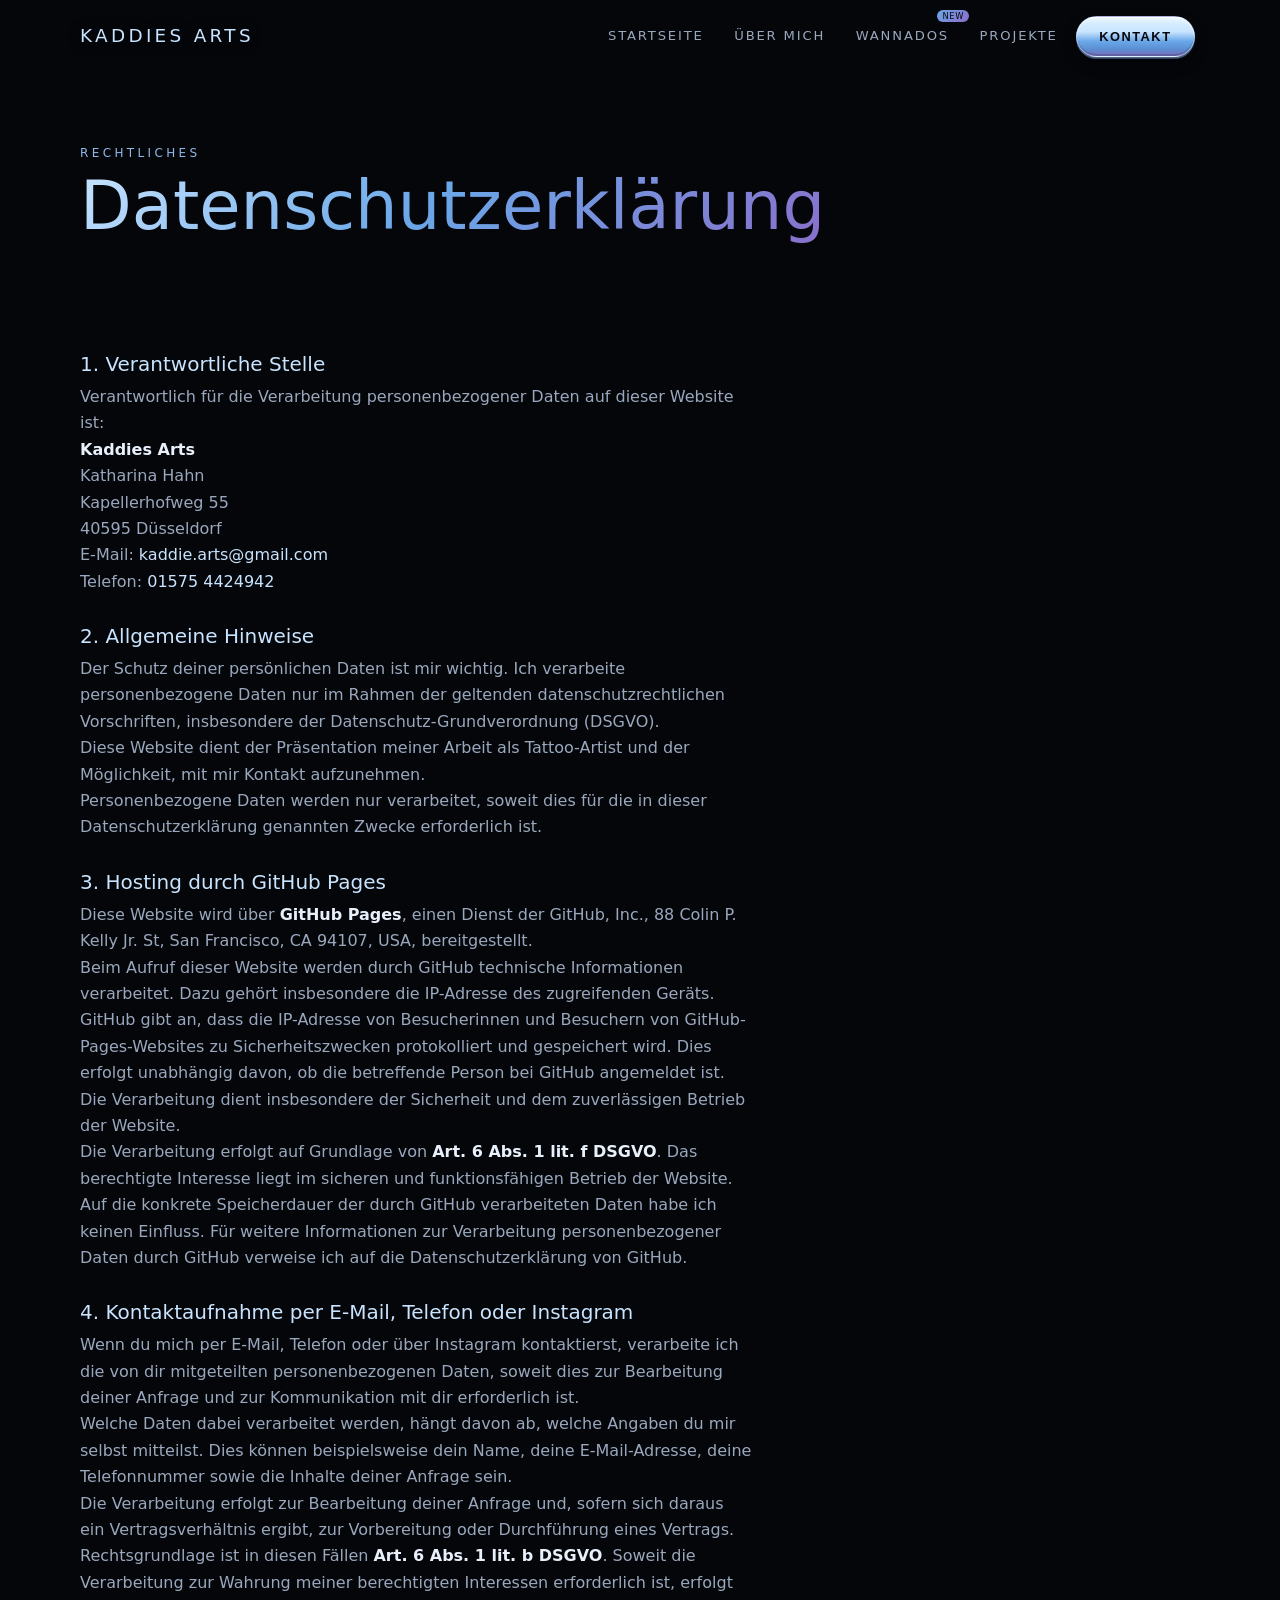
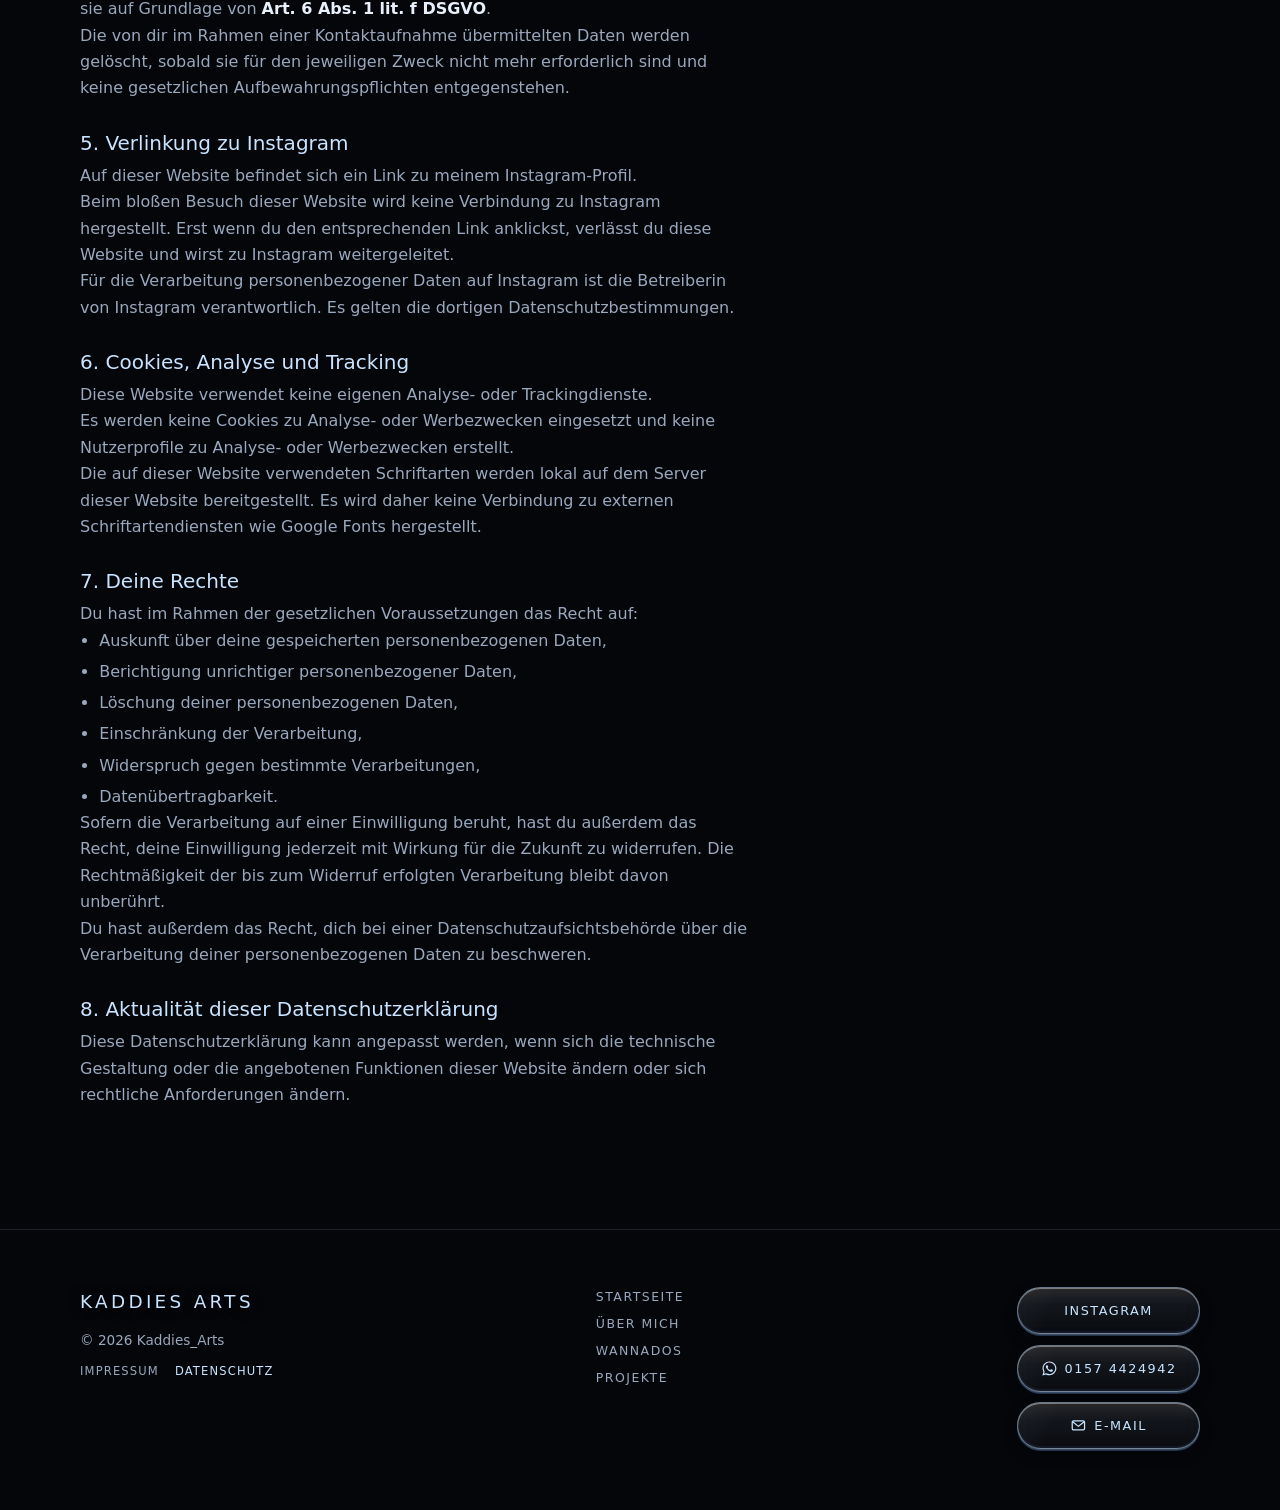
==== datenschutz.html @ 21fced55 "Impressum und Datenschutz ergänzen und Schriften lokal einbinden. Co-authored-by: Cursor <cursoragen" ====
<!DOCTYPE html>
<html lang="de">
  <head>
    <meta charset="UTF-8" />
    <meta name="viewport" content="width=device-width, initial-scale=1.0" />
    <title>Datenschutzerklärung · Kathi</title>
    <link rel="stylesheet" href="css/styles.css" />
  </head>
  <body>
    <header class="site-header">
      <nav class="nav" aria-label="Hauptnavigation">
        <a class="logo" href="index.html">Kaddies Arts</a>
        <button class="nav-toggle" type="button" aria-expanded="false" aria-controls="nav-links" aria-label="Menü">
          <span class="nav-burger" aria-hidden="true"></span>
        </button>
        <ul class="nav-links" id="nav-links">
          <li><a href="index.html">Startseite</a></li>
          <li><a href="ueber-mich.html">Über mich</a></li>
          <li><a class="nav-wannado" href="wannados.html">Wannados<span class="nav-new">NEW</span></a></li>
          <li><a href="projekte.html">Projekte</a></li>
          <li class="nav-contact">
            <button
              class="btn btn-primary nav-contact-btn"
              type="button"
              aria-expanded="false"
              aria-controls="nav-contact-panel"
            >
              Kontakt
            </button>
            <div class="nav-contact-panel" id="nav-contact-panel" hidden>
              <a href="https://www.instagram.com/kaddies_arts/" target="_blank" rel="noopener noreferrer">
                <svg class="nav-contact-icon" viewBox="0 0 24 24" fill="none" aria-hidden="true">
                  <rect x="3" y="3" width="18" height="18" rx="5" stroke="currentColor" stroke-width="1.8" />
                  <circle cx="12" cy="12" r="4" stroke="currentColor" stroke-width="1.8" />
                  <circle cx="17.35" cy="6.65" r="1.15" fill="currentColor" />
                </svg>
                @kaddies_arts
              </a>
              <a href="tel:+491574424942">
                <svg class="nav-contact-icon" viewBox="0 0 24 24" aria-hidden="true">
                  <path fill="currentColor" d="M19.05 4.91A9.8 9.8 0 0 0 12.04 2C6.58 2 2.13 6.45 2.13 11.91c0 1.75.46 3.45 1.32 4.95L2 22l5.25-1.38a9.87 9.87 0 0 0 4.79 1.22h.01c5.46 0 9.91-4.45 9.91-9.91 0-2.65-1.03-5.14-2.91-7.02Zm-7.01 15.24h-.01a8.2 8.2 0 0 1-4.18-1.15l-.3-.18-3.12.82.83-3.04-.2-.31a8.18 8.18 0 0 1-1.26-4.38c0-4.54 3.7-8.24 8.25-8.24a8.2 8.2 0 0 1 5.82 2.41 8.18 8.18 0 0 1 2.41 5.83c0 4.54-3.7 8.24-8.24 8.24Zm4.52-6.16c-.25-.12-1.47-.72-1.7-.81-.23-.08-.39-.12-.56.12-.17.25-.64.81-.78.97-.14.17-.29.19-.54.06-.25-.12-1.05-.39-2-1.23-.74-.66-1.23-1.47-1.38-1.72-.14-.25-.02-.38.11-.51.11-.11.25-.29.37-.43.13-.14.17-.25.25-.41.08-.17.04-.31-.02-.43-.06-.12-.56-1.34-.76-1.84-.2-.48-.4-.42-.56-.42h-.48c-.17 0-.43.06-.66.31-.23.25-.87.85-.87 2.07 0 1.22.89 2.4 1.01 2.56.12.17 1.75 2.67 4.23 3.74 1.76.76 2.12.83 2.87.7.46-.08 1.47-.6 1.67-1.18.21-.58.21-1.07.14-1.18-.06-.1-.23-.17-.48-.29Z"/>
                </svg>
                0157 4424942
              </a>
              <a href="mailto:kaddie.arts@gmail.com">
                <svg class="nav-contact-icon" viewBox="0 0 24 24" fill="none" aria-hidden="true">
                  <rect x="3.2" y="5.5" width="17.6" height="13" rx="2" stroke="currentColor" stroke-width="1.8" />
                  <path d="m4.2 7.2 7.8 6.2 7.8-6.2" stroke="currentColor" stroke-width="1.8" stroke-linecap="round" stroke-linejoin="round" />
                </svg>
                kaddie.arts@gmail.com
              </a>
            </div>
          </li>
        </ul>
      </nav>
    </header>

    <main>
      <section class="page-hero wrap">
        <p class="eyebrow">Rechtliches</p>
        <h1>Datenschutzerklärung</h1>
      </section>

      <section class="section wrap">
        <div class="legal">
          <div>
            <h2>1. Verantwortliche Stelle</h2>
            <p>Verantwortlich für die Verarbeitung personenbezogener Daten auf dieser Website ist:</p>
            <p>
              <strong>Kaddies Arts</strong><br />
              Katharina Hahn<br />
              Kapellerhofweg 55<br />
              40595 Düsseldorf
            </p>
            <p>
              E-Mail:
              <a href="mailto:kaddie.arts@gmail.com">kaddie.arts@gmail.com</a><br />
              Telefon:
              <a href="tel:+4915754424942">01575 4424942</a>
            </p>
          </div>
          <div>
            <h2>2. Allgemeine Hinweise</h2>
            <p>
              Der Schutz deiner persönlichen Daten ist mir wichtig. Ich verarbeite
              personenbezogene Daten nur im Rahmen der geltenden datenschutzrechtlichen
              Vorschriften, insbesondere der Datenschutz-Grundverordnung (DSGVO).
            </p>
            <p>
              Diese Website dient der Präsentation meiner Arbeit als Tattoo-Artist und
              der Möglichkeit, mit mir Kontakt aufzunehmen.
            </p>
            <p>
              Personenbezogene Daten werden nur verarbeitet, soweit dies für die in
              dieser Datenschutzerklärung genannten Zwecke erforderlich ist.
            </p>
          </div>
          <div>
            <h2>3. Hosting durch GitHub Pages</h2>
            <p>
              Diese Website wird über <strong>GitHub Pages</strong>, einen Dienst der
              GitHub, Inc., 88 Colin P. Kelly Jr. St, San Francisco, CA 94107, USA,
              bereitgestellt.
            </p>
            <p>
              Beim Aufruf dieser Website werden durch GitHub technische Informationen
              verarbeitet. Dazu gehört insbesondere die IP-Adresse des zugreifenden
              Geräts. GitHub gibt an, dass die IP-Adresse von Besucherinnen und
              Besuchern von GitHub-Pages-Websites zu Sicherheitszwecken protokolliert
              und gespeichert wird. Dies erfolgt unabhängig davon, ob die betreffende
              Person bei GitHub angemeldet ist.
            </p>
            <p>
              Die Verarbeitung dient insbesondere der Sicherheit und dem zuverlässigen
              Betrieb der Website.
            </p>
            <p>
              Die Verarbeitung erfolgt auf Grundlage von
              <strong>Art. 6 Abs. 1 lit. f DSGVO</strong>. Das berechtigte Interesse
              liegt im sicheren und funktionsfähigen Betrieb der Website.
            </p>
            <p>
              Auf die konkrete Speicherdauer der durch GitHub verarbeiteten Daten habe
              ich keinen Einfluss. Für weitere Informationen zur Verarbeitung
              personenbezogener Daten durch GitHub verweise ich auf die
              Datenschutzerklärung von GitHub.
            </p>
          </div>
          <div>
            <h2>4. Kontaktaufnahme per E-Mail, Telefon oder Instagram</h2>
            <p>
              Wenn du mich per E-Mail, Telefon oder über Instagram kontaktierst,
              verarbeite ich die von dir mitgeteilten personenbezogenen Daten, soweit
              dies zur Bearbeitung deiner Anfrage und zur Kommunikation mit dir
              erforderlich ist.
            </p>
            <p>
              Welche Daten dabei verarbeitet werden, hängt davon ab, welche Angaben du
              mir selbst mitteilst. Dies können beispielsweise dein Name, deine
              E-Mail-Adresse, deine Telefonnummer sowie die Inhalte deiner Anfrage
              sein.
            </p>
            <p>
              Die Verarbeitung erfolgt zur Bearbeitung deiner Anfrage und, sofern sich
              daraus ein Vertragsverhältnis ergibt, zur Vorbereitung oder Durchführung
              eines Vertrags. Rechtsgrundlage ist in diesen Fällen
              <strong>Art. 6 Abs. 1 lit. b DSGVO</strong>. Soweit die Verarbeitung zur
              Wahrung meiner berechtigten Interessen erforderlich ist, erfolgt sie auf
              Grundlage von <strong>Art. 6 Abs. 1 lit. f DSGVO</strong>.
            </p>
            <p>
              Die von dir im Rahmen einer Kontaktaufnahme übermittelten Daten werden
              gelöscht, sobald sie für den jeweiligen Zweck nicht mehr erforderlich
              sind und keine gesetzlichen Aufbewahrungspflichten entgegenstehen.
            </p>
          </div>
          <div>
            <h2>5. Verlinkung zu Instagram</h2>
            <p>
              Auf dieser Website befindet sich ein Link zu meinem Instagram-Profil.
            </p>
            <p>
              Beim bloßen Besuch dieser Website wird keine Verbindung zu Instagram
              hergestellt. Erst wenn du den entsprechenden Link anklickst, verlässt du
              diese Website und wirst zu Instagram weitergeleitet.
            </p>
            <p>
              Für die Verarbeitung personenbezogener Daten auf Instagram ist die
              Betreiberin von Instagram verantwortlich. Es gelten die dortigen
              Datenschutzbestimmungen.
            </p>
          </div>
          <div>
            <h2>6. Cookies, Analyse und Tracking</h2>
            <p>Diese Website verwendet keine eigenen Analyse- oder Trackingdienste.</p>
            <p>
              Es werden keine Cookies zu Analyse- oder Werbezwecken eingesetzt und
              keine Nutzerprofile zu Analyse- oder Werbezwecken erstellt.
            </p>
            <p>
              Die auf dieser Website verwendeten Schriftarten werden lokal auf dem
              Server dieser Website bereitgestellt. Es wird daher keine Verbindung zu
              externen Schriftartendiensten wie Google Fonts hergestellt.
            </p>
          </div>
          <div>
            <h2>7. Deine Rechte</h2>
            <p>Du hast im Rahmen der gesetzlichen Voraussetzungen das Recht auf:</p>
            <ul>
              <li>Auskunft über deine gespeicherten personenbezogenen Daten,</li>
              <li>Berichtigung unrichtiger personenbezogener Daten,</li>
              <li>Löschung deiner personenbezogenen Daten,</li>
              <li>Einschränkung der Verarbeitung,</li>
              <li>Widerspruch gegen bestimmte Verarbeitungen,</li>
              <li>Datenübertragbarkeit.</li>
            </ul>
            <p>
              Sofern die Verarbeitung auf einer Einwilligung beruht, hast du außerdem
              das Recht, deine Einwilligung jederzeit mit Wirkung für die Zukunft zu
              widerrufen. Die Rechtmäßigkeit der bis zum Widerruf erfolgten
              Verarbeitung bleibt davon unberührt.
            </p>
            <p>
              Du hast außerdem das Recht, dich bei einer Datenschutzaufsichtsbehörde
              über die Verarbeitung deiner personenbezogenen Daten zu beschweren.
            </p>
          </div>
          <div>
            <h2>8. Aktualität dieser Datenschutzerklärung</h2>
            <p>
              Diese Datenschutzerklärung kann angepasst werden, wenn sich die
              technische Gestaltung oder die angebotenen Funktionen dieser Website
              ändern oder sich rechtliche Anforderungen ändern.
            </p>
          </div>
        </div>
      </section>
    </main>

    <footer class="site-footer">
      <div class="wrap footer-inner">
        <div class="footer-brand">
          <p class="logo">Kaddies Arts</p>
          <p class="footer-copy">© <span data-year></span> Kaddies_Arts</p>
          <nav class="footer-legal" aria-label="Rechtliches">
            <a href="impressum.html">Impressum</a>
            <a href="datenschutz.html" aria-current="page">Datenschutz</a>
          </nav>
        </div>
        <nav class="footer-nav" aria-label="Fußzeilennavigation">
          <a href="index.html">Startseite</a>
          <a href="ueber-mich.html">Über mich</a>
          <a href="wannados.html">Wannados</a>
          <a href="projekte.html">Projekte</a>
        </nav>
        <div class="footer-contact">
          <div class="footer-actions">
            <a
              class="btn btn-ghost"
              href="https://www.instagram.com/kaddies_arts/"
              target="_blank"
              rel="noopener noreferrer"
            >
              Instagram
            </a>
            <a class="btn btn-ghost" href="tel:+491574424942">
              <svg class="nav-contact-icon" viewBox="0 0 24 24" aria-hidden="true">
                <path fill="currentColor" d="M19.05 4.91A9.8 9.8 0 0 0 12.04 2C6.58 2 2.13 6.45 2.13 11.91c0 1.75.46 3.45 1.32 4.95L2 22l5.25-1.38a9.87 9.87 0 0 0 4.79 1.22h.01c5.46 0 9.91-4.45 9.91-9.91 0-2.65-1.03-5.14-2.91-7.02Zm-7.01 15.24h-.01a8.2 8.2 0 0 1-4.18-1.15l-.3-.18-3.12.82.83-3.04-.2-.31a8.18 8.18 0 0 1-1.26-4.38c0-4.54 3.7-8.24 8.25-8.24a8.2 8.2 0 0 1 5.82 2.41 8.18 8.18 0 0 1 2.41 5.83c0 4.54-3.7 8.24-8.24 8.24Zm4.52-6.16c-.25-.12-1.47-.72-1.7-.81-.23-.08-.39-.12-.56.12-.17.25-.64.81-.78.97-.14.17-.29.19-.54.06-.25-.12-1.05-.39-2-1.23-.74-.66-1.23-1.47-1.38-1.72-.14-.25-.02-.38.11-.51.11-.11.25-.29.37-.43.13-.14.17-.25.25-.41.08-.17.04-.31-.02-.43-.06-.12-.56-1.34-.76-1.84-.2-.48-.4-.42-.56-.42h-.48c-.17 0-.43.06-.66.31-.23.25-.87.85-.87 2.07 0 1.22.89 2.4 1.01 2.56.12.17 1.75 2.67 4.23 3.74 1.76.76 2.12.83 2.87.7.46-.08 1.47-.6 1.67-1.18.21-.58.21-1.07.14-1.18-.06-.1-.23-.17-.48-.29Z"/>
              </svg>
              0157 4424942
            </a>
            <a class="btn btn-ghost" href="mailto:kaddie.arts@gmail.com">
              <svg class="nav-contact-icon" viewBox="0 0 24 24" fill="none" aria-hidden="true">
                <rect x="3.2" y="5.5" width="17.6" height="13" rx="2" stroke="currentColor" stroke-width="1.8" />
                <path d="m4.2 7.2 7.8 6.2 7.8-6.2" stroke="currentColor" stroke-width="1.8" stroke-linecap="round" stroke-linejoin="round" />
              </svg>
              E-Mail
            </a>
          </div>
        </div>
      </div>
    </footer>
    <script src="js/main.js"></script>
  </body>
</html>
---- css/styles.css ----
@font-face {
  font-family: "Audiowide";
  font-style: normal;
  font-weight: 400;
  font-display: swap;
  src: url("../fonts/audiowide-latin-ext-400.woff2") format("woff2");
  unicode-range: U+0100-02BA, U+02BD-02C5, U+02C7-02CC, U+02CE-02D7, U+02DD-02FF, U+0304, U+0308, U+0329, U+1D00-1DBF, U+1E00-1E9F, U+1EF2-1EFF, U+2020, U+20A0-20AB, U+20AD-20C0, U+2113, U+2C60-2C7F, U+A720-A7FF;
}

@font-face {
  font-family: "Audiowide";
  font-style: normal;
  font-weight: 400;
  font-display: swap;
  src: url("../fonts/audiowide-latin-400.woff2") format("woff2");
  unicode-range: U+0000-00FF, U+0131, U+0152-0153, U+02BB-02BC, U+02C6, U+02DA, U+02DC, U+0304, U+0308, U+0329, U+2000-206F, U+20AC, U+2122, U+2191, U+2193, U+2212, U+2215, U+FEFF, U+FFFD;
}

@font-face {
  font-family: "Give You Glory";
  font-style: normal;
  font-weight: 400;
  font-display: swap;
  src: url("../fonts/give-you-glory-latin-ext-400.woff2") format("woff2");
  unicode-range: U+0100-02BA, U+02BD-02C5, U+02C7-02CC, U+02CE-02D7, U+02DD-02FF, U+0304, U+0308, U+0329, U+1D00-1DBF, U+1E00-1E9F, U+1EF2-1EFF, U+2020, U+20A0-20AB, U+20AD-20C0, U+2113, U+2C60-2C7F, U+A720-A7FF;
}

@font-face {
  font-family: "Give You Glory";
  font-style: normal;
  font-weight: 400;
  font-display: swap;
  src: url("../fonts/give-you-glory-latin-400.woff2") format("woff2");
  unicode-range: U+0000-00FF, U+0131, U+0152-0153, U+02BB-02BC, U+02C6, U+02DA, U+02DC, U+0304, U+0308, U+0329, U+2000-206F, U+20AC, U+2122, U+2191, U+2193, U+2212, U+2215, U+FEFF, U+FFFD;
}

@font-face {
  font-family: "Outfit";
  font-style: normal;
  font-weight: 300;
  font-display: swap;
  src: url("../fonts/outfit-latin-ext-300.woff2") format("woff2");
  unicode-range: U+0100-02BA, U+02BD-02C5, U+02C7-02CC, U+02CE-02D7, U+02DD-02FF, U+0304, U+0308, U+0329, U+1D00-1DBF, U+1E00-1E9F, U+1EF2-1EFF, U+2020, U+20A0-20AB, U+20AD-20C0, U+2113, U+2C60-2C7F, U+A720-A7FF;
}

@font-face {
  font-family: "Outfit";
  font-style: normal;
  font-weight: 300;
  font-display: swap;
  src: url("../fonts/outfit-latin-300.woff2") format("woff2");
  unicode-range: U+0000-00FF, U+0131, U+0152-0153, U+02BB-02BC, U+02C6, U+02DA, U+02DC, U+0304, U+0308, U+0329, U+2000-206F, U+20AC, U+2122, U+2191, U+2193, U+2212, U+2215, U+FEFF, U+FFFD;
}

@font-face {
  font-family: "Outfit";
  font-style: normal;
  font-weight: 400;
  font-display: swap;
  src: url("../fonts/outfit-latin-ext-400.woff2") format("woff2");
  unicode-range: U+0100-02BA, U+02BD-02C5, U+02C7-02CC, U+02CE-02D7, U+02DD-02FF, U+0304, U+0308, U+0329, U+1D00-1DBF, U+1E00-1E9F, U+1EF2-1EFF, U+2020, U+20A0-20AB, U+20AD-20C0, U+2113, U+2C60-2C7F, U+A720-A7FF;
}

@font-face {
  font-family: "Outfit";
  font-style: normal;
  font-weight: 400;
  font-display: swap;
  src: url("../fonts/outfit-latin-400.woff2") format("woff2");
  unicode-range: U+0000-00FF, U+0131, U+0152-0153, U+02BB-02BC, U+02C6, U+02DA, U+02DC, U+0304, U+0308, U+0329, U+2000-206F, U+20AC, U+2122, U+2191, U+2193, U+2212, U+2215, U+FEFF, U+FFFD;
}

@font-face {
  font-family: "Outfit";
  font-style: normal;
  font-weight: 500;
  font-display: swap;
  src: url("../fonts/outfit-latin-ext-500.woff2") format("woff2");
  unicode-range: U+0100-02BA, U+02BD-02C5, U+02C7-02CC, U+02CE-02D7, U+02DD-02FF, U+0304, U+0308, U+0329, U+1D00-1DBF, U+1E00-1E9F, U+1EF2-1EFF, U+2020, U+20A0-20AB, U+20AD-20C0, U+2113, U+2C60-2C7F, U+A720-A7FF;
}

@font-face {
  font-family: "Outfit";
  font-style: normal;
  font-weight: 500;
  font-display: swap;
  src: url("../fonts/outfit-latin-500.woff2") format("woff2");
  unicode-range: U+0000-00FF, U+0131, U+0152-0153, U+02BB-02BC, U+02C6, U+02DA, U+02DC, U+0304, U+0308, U+0329, U+2000-206F, U+20AC, U+2122, U+2191, U+2193, U+2212, U+2215, U+FEFF, U+FFFD;
}

@font-face {
  font-family: "Outfit";
  font-style: normal;
  font-weight: 600;
  font-display: swap;
  src: url("../fonts/outfit-latin-ext-600.woff2") format("woff2");
  unicode-range: U+0100-02BA, U+02BD-02C5, U+02C7-02CC, U+02CE-02D7, U+02DD-02FF, U+0304, U+0308, U+0329, U+1D00-1DBF, U+1E00-1E9F, U+1EF2-1EFF, U+2020, U+20A0-20AB, U+20AD-20C0, U+2113, U+2C60-2C7F, U+A720-A7FF;
}

@font-face {
  font-family: "Outfit";
  font-style: normal;
  font-weight: 600;
  font-display: swap;
  src: url("../fonts/outfit-latin-600.woff2") format("woff2");
  unicode-range: U+0000-00FF, U+0131, U+0152-0153, U+02BB-02BC, U+02C6, U+02DA, U+02DC, U+0304, U+0308, U+0329, U+2000-206F, U+20AC, U+2122, U+2191, U+2193, U+2212, U+2215, U+FEFF, U+FFFD;
}

:root {
  --black: #05060a;
  --black-soft: #0c0e16;
  --black-elevated: #12151f;
  --ice: #c8e4ff;
  --ice-muted: #8fb8e8;
  --blue: #6aa8e8;
  --violet: #8b6cc9;
  --violet-deep: #5c3d9e;
  --violet-glow: rgba(139, 108, 201, 0.35);
  --ice-glow: rgba(200, 228, 255, 0.18);
  --text: #e8f0fb;
  --text-muted: #9aa8bd;
  --border: rgba(200, 228, 255, 0.12);
  --metal-hi: #f4f7fb;
  --metal-mid: #b7bfc8;
  --metal-low: #6e767f;
  --font-display: "Give You Glory", cursive;
  --font-heading: "Audiowide", system-ui, sans-serif;
  --font-body: "Outfit", system-ui, sans-serif;
  --max: 1120px;
  --nav-h: 4.5rem;
  /* Breakpoints: Mobil < 513px | Tablet 513–948px | Desktop ≥ 949px | Navi-Burger ≤ 802px */
  --bp-mobile: 513px;
  --bp-desktop: 949px;
  --bp-nav: 802px;
}

*,
*::before,
*::after {
  box-sizing: border-box;
  margin: 0;
  padding: 0;
}

html {
  scroll-behavior: smooth;
}

body {
  position: relative;
  font-family: var(--font-body);
  background: var(--black);
  color: var(--text);
  line-height: 1.65;
  min-height: 100vh;
  overflow-x: hidden;
}

.ink-bg {
  position: absolute;
  top: 0;
  left: 0;
  right: 0;
  height: 118vh;
  z-index: 0;
  overflow: hidden;
  pointer-events: none;
  -webkit-mask-image: linear-gradient(180deg, #000 0%, #000 52%, transparent 100%);
  mask-image: linear-gradient(180deg, #000 0%, #000 52%, transparent 100%);
}

.ink-bg video {
  width: 100%;
  height: 100%;
  object-fit: cover;
  object-position: center top;
  opacity: 0.38;
}

@media (prefers-reduced-motion: reduce) {
  .ink-bg video {
    display: none;
  }
}

img {
  max-width: 100%;
  display: block;
}

a {
  color: inherit;
  text-decoration: none;
}

.wrap {
  width: min(var(--max), calc(100% - 2.5rem));
  margin-inline: auto;
}

.site-header {
  position: sticky;
  top: 0;
  z-index: 40;
  height: var(--nav-h);
  display: flex;
  align-items: center;
  background: transparent;
  overflow: visible;
}

.nav {
  display: flex;
  align-items: center;
  justify-content: space-between;
  width: min(var(--max), calc(100% - 2.5rem));
  margin-inline: auto;
}

.logo {
  font-family: var(--font-body);
  font-size: 1.15rem;
  letter-spacing: 0.18em;
  text-transform: uppercase;
  color: var(--ice);
  text-shadow: 0 1px 12px rgba(0, 0, 0, 0.7);
}

.logo span {
  color: var(--violet);
}

.nav-links {
  position: relative;
  display: flex;
  align-items: center;
  gap: 0.35rem;
  list-style: none;
  padding: 0.28rem 0.32rem 0.28rem 0.55rem;
  background: var(--black);
  border-radius: 2.5rem;
}

.nav-links > li:not(.nav-indicator) {
  position: relative;
  z-index: 1;
}

.nav-links > .nav-indicator {
  position: absolute;
  top: 0;
  left: 0;
  z-index: 0;
  margin: 0;
  padding: 0;
  list-style: none;
  pointer-events: none;
  opacity: 0;
  border-radius: 2.5rem;
  border: 1px solid rgba(200, 228, 255, 0.5);
  box-shadow:
    inset 0 1px 0 rgba(255, 255, 255, 0.38),
    inset 0 -2px 0 rgba(40, 55, 90, 0.32),
    0 1px 0 rgba(200, 228, 255, 0.14),
    0 4px 10px rgba(0, 0, 0, 0.28),
    0 2px 0 rgba(61, 90, 134, 0.7);
}

.nav-links > .nav-indicator.is-ready {
  opacity: 1;
}

.nav-links a {
  font-size: 0.82rem;
  letter-spacing: 0.14em;
  text-transform: uppercase;
  color: var(--text-muted);
  position: relative;
  display: inline-flex;
  align-items: center;
  padding: 0.42rem 0.72rem;
  border-radius: 2.5rem;
  transform: scale(1);
  transform-origin: center;
  transition: color 0.2s ease, font-size 0.3s ease, transform 0.3s ease, border-color 0.2s ease, box-shadow 0.2s ease;
}

.nav-links > li > a {
  border: 1px solid transparent;
}

.nav-links a:hover {
  color: var(--ice);
}

.nav-links > li > a[aria-current="page"] {
  color: var(--ice);
  font-weight: 500;
}

.nav-wannado {
  display: inline-block;
}

.nav-new {
  position: absolute;
  top: -0.55rem;
  right: -0.55rem;
  padding: 0.12rem 0.32rem;
  font-size: 0.52rem;
  letter-spacing: 0.08em;
  line-height: 1;
  white-space: nowrap;
  border-radius: 999px;
  color: #07080d;
  background: linear-gradient(135deg, var(--blue), var(--violet));
}

.nav-contact {
  position: relative;
}

.nav-contact-btn {
  cursor: pointer;
}

.nav-contact-btn:hover,
.nav-contact-btn[aria-expanded="true"] {
  transform: translateY(-1px);
}

.nav-contact-panel {
  position: absolute;
  top: calc(100% + 0.85rem);
  right: 0;
  min-width: 16.5rem;
  display: grid;
  gap: 0.55rem;
  padding: 1rem 1.1rem;
  background: var(--black-elevated);
  border: 1px solid var(--border);
  box-shadow: 0 16px 40px rgba(0, 0, 0, 0.45);
  z-index: 50;
}

.nav-contact-panel[hidden] {
  display: none;
}

.nav-contact-panel a {
  display: inline-flex;
  align-items: center;
  gap: 0.5rem;
  text-transform: none;
  letter-spacing: 0.02em;
  font-size: 0.88rem;
  padding-bottom: 0;
  color: var(--text);
}

.nav-contact-icon {
  width: 1.05rem;
  height: 1.05rem;
  flex-shrink: 0;
}

.nav-contact-panel a:hover {
  color: var(--ice);
}

.nav-toggle {
  display: none;
  place-items: center;
  background: none;
  border: 0;
  color: var(--ice);
  width: 2.5rem;
  height: 2.5rem;
  cursor: pointer;
}

.nav-burger,
.nav-burger::before,
.nav-burger::after {
  display: block;
  width: 1.15rem;
  height: 1.6px;
  background: currentColor;
  border-radius: 99px;
  transition: transform 0.2s ease, opacity 0.2s ease;
}

.nav-burger {
  position: relative;
}

.nav-burger::before,
.nav-burger::after {
  content: "";
  position: absolute;
  left: 0;
}

.nav-burger::before {
  top: -5px;
}

.nav-burger::after {
  top: 5px;
}

.nav-toggle[aria-expanded="true"] .nav-burger {
  background: transparent;
}

.nav-toggle[aria-expanded="true"] .nav-burger::before {
  top: 0;
  transform: rotate(45deg);
}

.nav-toggle[aria-expanded="true"] .nav-burger::after {
  top: 0;
  transform: rotate(-45deg);
}

main {
  position: relative;
  z-index: 1;
}

.hero {
  position: relative;
  padding: 6.5rem 0 5.5rem;
  min-height: min(78vh, 44rem);
  display: flex;
  align-items: center;
  overflow: hidden;
}

.hero-inner {
  position: relative;
  z-index: 2;
  display: grid;
  grid-template-columns: 2fr 1fr;
  gap: 2.5rem;
  align-items: center;
}

.hero-copy {
  display: grid;
  gap: 1.5rem;
  text-align: left;
}

.showstopper {
  position: relative;
  isolation: isolate;
  overflow: hidden;
  display: grid;
  justify-items: start;
  gap: 1.1rem;
  padding: 1.5rem 1.4rem;
  border-radius: 1.5rem;
  border: 1px solid rgba(200, 228, 255, 0.5);
  background:
    radial-gradient(circle at 0% 0%, rgba(106, 168, 232, 0.2), transparent 55%),
    radial-gradient(circle at 100% 100%, rgba(139, 108, 201, 0.22), transparent 50%),
    var(--black-elevated);
  box-shadow:
    inset 0 1px 0 rgba(255, 255, 255, 0.38),
    inset 0 -2px 0 rgba(40, 55, 90, 0.32),
    0 1px 0 rgba(200, 228, 255, 0.14),
    0 6px 14px rgba(0, 0, 0, 0.28),
    0 2px 0 rgba(61, 90, 134, 0.7);
  transition: box-shadow 0.2s ease, border-color 0.2s ease;
}

.showstopper::before {
  content: "";
  position: absolute;
  inset: 0;
  z-index: 1;
  background: linear-gradient(
    110deg,
    transparent 18%,
    rgba(255, 255, 255, 0.16) 40%,
    rgba(255, 255, 255, 0.72) 50%,
    rgba(255, 255, 255, 0.16) 60%,
    transparent 82%
  );
  background-size: 240% 100%;
  background-position: 130% 0;
  opacity: 0.35;
  mix-blend-mode: screen;
  pointer-events: none;
  transition: background-position 0.7s ease, opacity 0.25s ease;
}

.showstopper:hover {
  border-color: rgba(210, 232, 255, 0.7);
  box-shadow:
    inset 0 1px 0 rgba(255, 255, 255, 0.5),
    inset 0 -2px 0 rgba(40, 55, 90, 0.26),
    0 1px 0 rgba(200, 228, 255, 0.2),
    0 8px 18px rgba(0, 0, 0, 0.32),
    0 2px 0 rgba(61, 90, 134, 0.8);
}

.showstopper:hover::before {
  background-position: -30% 0;
  opacity: 1;
}

.showstopper > * {
  position: relative;
  z-index: 2;
}

.showstopper p {
  margin: 0;
  font-family: var(--font-heading);
  font-size: clamp(1.15rem, 2.4vw, 1.55rem);
  line-height: 1.35;
  color: var(--ice);
}

.hero-copy h1,
.hero-copy .lead {
  position: relative;
}

.hero-copy .lead {
  max-width: 36rem;
}

.eyebrow {
  font-size: 0.75rem;
  letter-spacing: 0.28em;
  text-transform: uppercase;
  color: var(--ice-muted);
}

h1,
h2,
h3 {
  font-family: var(--font-heading);
  font-weight: 400;
  line-height: 1.25;
}

.intro h1,
.intro h2,
.intro h3 {
  font-family: var(--font-display);
}

h1 {
  font-size: clamp(3.2rem, 8vw, 5.8rem);
  max-width: 16ch;
  background: linear-gradient(135deg, var(--ice) 0%, var(--blue) 45%, var(--violet) 100%);
  -webkit-background-clip: text;
  background-clip: text;
  color: transparent;
}

h2 {
  font-size: clamp(2.2rem, 5vw, 3.2rem);
  color: var(--ice);
  overflow-wrap: break-word;
  hyphens: auto;
}

.lead {
  max-width: 42rem;
  color: var(--text-muted);
  font-size: 1.08rem;
}

.cta-row {
  display: flex;
  flex-wrap: wrap;
  gap: 0.9rem;
  margin-top: 1rem;
}

.hero-copy .cta-row,
.cta-banner .cta-row {
  flex-wrap: nowrap;
}

.hero-copy .cta-row .btn:first-child,
.cta-banner .cta-row .btn:first-child {
  border-radius: 2.5rem 0 0 2.5rem;
}

.hero-copy .cta-row .btn:last-child,
.cta-banner .cta-row .btn:last-child {
  border-radius: 0 2.5rem 2.5rem 0;
}

.btn {
  display: inline-flex;
  align-items: center;
  justify-content: center;
  gap: 0.45rem;
  padding: 0.75rem 1.4rem;
  font-size: 0.8rem;
  letter-spacing: 0.12em;
  text-transform: uppercase;
  border: 1px solid transparent;
  border-radius: 2.5rem;
  transition: transform 0.2s ease, background 0.2s ease, border-color 0.2s ease, box-shadow 0.2s ease;
}

.btn:hover {
  transform: translateY(-1px);
}

.btn-primary {
  position: relative;
  isolation: isolate;
  overflow: hidden;
  color: #07080d;
  font-weight: 600;
  border-color: rgba(210, 232, 255, 0.55);
  background: linear-gradient(
    180deg,
    #f2f8ff 0%,
    #d4ebff 18%,
    var(--ice) 38%,
    var(--blue) 62%,
    #5b8fd4 82%,
    #7b6cb8 100%
  );
  box-shadow:
    inset 0 1px 0 rgba(255, 255, 255, 0.85),
    inset 0 -2px 0 rgba(40, 55, 90, 0.28),
    0 1px 0 rgba(255, 255, 255, 0.18),
    0 6px 14px rgba(0, 0, 0, 0.35),
    0 2px 0 #3d5a86;
}

.btn-primary:hover {
  box-shadow:
    inset 0 1px 0 rgba(255, 255, 255, 0.9),
    inset 0 -2px 0 rgba(40, 55, 90, 0.22),
    0 1px 0 rgba(255, 255, 255, 0.22),
    0 8px 18px rgba(0, 0, 0, 0.38),
    0 2px 0 #3d5a86;
}

.btn-primary::before {
  content: "";
  position: absolute;
  inset: 0;
  z-index: -1;
  background: linear-gradient(
    110deg,
    transparent 18%,
    rgba(255, 255, 255, 0.14) 40%,
    rgba(255, 255, 255, 0.72) 50%,
    rgba(255, 255, 255, 0.14) 60%,
    transparent 82%
  );
  background-size: 240% 100%;
  background-position: 130% 0;
  opacity: 0.4;
  mix-blend-mode: screen;
  pointer-events: none;
  transition: background-position 0.7s ease, opacity 0.25s ease;
}

.btn-primary:hover::before {
  background-position: -30% 0;
  opacity: 1;
}

.btn-ghost {
  position: relative;
  isolation: isolate;
  overflow: hidden;
  color: var(--ice);
  background: linear-gradient(
    180deg,
    rgba(255, 255, 255, 0.14) 0%,
    rgba(200, 228, 255, 0.07) 38%,
    rgba(200, 228, 255, 0.03) 100%
  );
  border-color: rgba(200, 228, 255, 0.5);
  box-shadow:
    inset 0 1px 0 rgba(255, 255, 255, 0.38),
    inset 0 -2px 0 rgba(40, 55, 90, 0.32),
    0 1px 0 rgba(200, 228, 255, 0.14),
    0 6px 14px rgba(0, 0, 0, 0.28),
    0 2px 0 rgba(61, 90, 134, 0.7);
  backdrop-filter: blur(10px);
  -webkit-backdrop-filter: blur(10px);
}

.btn-ghost::before {
  content: "";
  position: absolute;
  inset: 0;
  z-index: -1;
  background: linear-gradient(
    110deg,
    transparent 18%,
    rgba(255, 255, 255, 0.16) 40%,
    rgba(255, 255, 255, 0.7) 50%,
    rgba(255, 255, 255, 0.16) 60%,
    transparent 82%
  );
  background-size: 240% 100%;
  background-position: 130% 0;
  opacity: 0.55;
  mix-blend-mode: screen;
  pointer-events: none;
  transition: background-position 0.7s ease, opacity 0.25s ease;
}

.btn-ghost:hover {
  background: linear-gradient(
    180deg,
    rgba(255, 255, 255, 0.2) 0%,
    rgba(200, 228, 255, 0.1) 38%,
    rgba(200, 228, 255, 0.05) 100%
  );
  border-color: rgba(210, 232, 255, 0.7);
  box-shadow:
    inset 0 1px 0 rgba(255, 255, 255, 0.5),
    inset 0 -2px 0 rgba(40, 55, 90, 0.26),
    0 1px 0 rgba(200, 228, 255, 0.2),
    0 8px 18px rgba(0, 0, 0, 0.32),
    0 2px 0 rgba(61, 90, 134, 0.8);
}

.btn-ghost:hover::before {
  background-position: -30% 0;
  opacity: 1;
}

.section {
  padding: 4.5rem 0;
}

.section-head {
  display: flex;
  flex-direction: column;
  gap: 0.6rem;
  margin-bottom: 2.2rem;
}

.grid-3 {
  display: grid;
  grid-template-columns: repeat(3, 1fr);
  gap: 1.2rem;
}

.card {
  background: var(--black-elevated);
  border: 1px solid var(--border);
  padding: 1.4rem;
  min-height: 11rem;
}

.card h3 {
  font-size: 1.35rem;
  margin-bottom: 0.55rem;
  color: var(--ice);
}

.card p {
  color: var(--text-muted);
  font-size: 0.95rem;
}

.services {
  align-items: stretch;
}

.service-card {
  position: relative;
  overflow: hidden;
  display: grid;
  grid-template-rows: 1fr auto;
  align-content: stretch;
  justify-items: start;
  gap: 0.85rem;
  height: 100%;
  min-height: 0;
  padding: 1.35rem 1.5rem;
}

.service-card.is-corner-tl {
  border-top-left-radius: 2.5rem;
}

.service-card.is-corner-tr {
  border-top-right-radius: 2.5rem;
}

.service-card.is-corner-bl {
  border-bottom-left-radius: 2.5rem;
}

.service-card.is-corner-br {
  border-bottom-right-radius: 2.5rem;
}

.service-main {
  display: grid;
  gap: 0.7rem;
  min-width: 0;
}

.service-card h3 {
  margin: 0;
}

.service-visual {
  position: absolute;
  right: 1.15rem;
  bottom: 0.95rem;
  z-index: 0;
  width: 4.1rem;
  height: 4.1rem;
  opacity: 0.12;
  pointer-events: none;
}

.service-visual img {
  width: 100%;
  height: 100%;
  object-fit: contain;
  mix-blend-mode: screen;
}

.service-main,
.service-card .btn {
  position: relative;
  z-index: 1;
}

.service-main > p {
  margin: 0;
}

.service-card .btn {
  margin-top: 0.15rem;
}

#kontakt,
#wannados {
  scroll-margin-top: calc(var(--nav-h) + 1rem);
}

.gallery-section {
  padding-top: 2rem;
}

.gallery-cta {
  margin-top: 1.6rem;
}

.gallery {
  display: grid;
  grid-template-columns: 1fr 1fr;
  gap: 1rem;
  align-items: start;
}

.gallery-col {
  display: flex;
  flex-direction: column;
  gap: 1rem;
  min-width: 0;
}

.gallery-item {
  margin: 0;
  width: 100%;
  min-width: 0;
  overflow: hidden;
  border: 1px solid var(--border);
  background: var(--black-elevated);
}

.gallery-item img {
  width: 100%;
  height: auto;
  display: block;
  object-fit: contain;
}

.intro {
  display: grid;
  grid-template-columns: 0.9fr 1.1fr;
  gap: 3rem;
  align-items: center;
  perspective: 1000px;
}

.intro-photo {
  position: relative;
  isolation: isolate;
  aspect-ratio: 4 / 5;
  overflow: hidden;
  border-radius: 1.5rem;
  border: 1px solid rgba(200, 228, 255, 0.5);
  background: var(--black-elevated);
  box-shadow:
    inset 0 1px 0 rgba(255, 255, 255, 0.38),
    inset 0 -2px 0 rgba(40, 55, 90, 0.32),
    0 1px 0 rgba(200, 228, 255, 0.14),
    0 6px 14px rgba(0, 0, 0, 0.28),
    0 2px 0 rgba(61, 90, 134, 0.7);
  transform-style: preserve-3d;
  will-change: transform;
  transition: box-shadow 0.2s ease, border-color 0.2s ease, transform 0.45s ease;
}

.intro-photo::before {
  content: "";
  position: absolute;
  inset: 0;
  z-index: 1;
  background: linear-gradient(
    110deg,
    transparent 18%,
    rgba(255, 255, 255, 0.16) 40%,
    rgba(255, 255, 255, 0.72) 50%,
    rgba(255, 255, 255, 0.16) 60%,
    transparent 82%
  );
  background-size: 240% 100%;
  background-position: 130% 0;
  opacity: 0.35;
  mix-blend-mode: screen;
  pointer-events: none;
  transition: background-position 0.7s ease, opacity 0.25s ease;
}

.intro-photo:hover {
  border-color: rgba(210, 232, 255, 0.7);
  box-shadow:
    inset 0 1px 0 rgba(255, 255, 255, 0.5),
    inset 0 -2px 0 rgba(40, 55, 90, 0.26),
    0 1px 0 rgba(200, 228, 255, 0.2),
    0 8px 18px rgba(0, 0, 0, 0.32),
    0 2px 0 rgba(61, 90, 134, 0.8);
}

.intro-photo:hover::before {
  background-position: -30% 0;
  opacity: 1;
}

.intro-photo img {
  width: 100%;
  height: 100%;
  object-fit: cover;
  object-position: center top;
  display: block;
}

.intro-copy {
  display: grid;
  gap: 1rem;
  justify-items: start;
}

.intro-copy p {
  color: var(--text-muted);
  max-width: 38rem;
}

.cta-banner {
  padding: 2.6rem 2.2rem;
  border-radius: 1.5rem;
  border: 1px solid var(--border);
  background:
    radial-gradient(ellipse at 0% 0%, rgba(106, 168, 232, 0.16), transparent 50%),
    radial-gradient(ellipse at 100% 100%, rgba(139, 108, 201, 0.2), transparent 55%),
    var(--black-elevated);
  display: grid;
  gap: 0.85rem;
}

.cta-banner p {
  color: var(--text-muted);
  max-width: 38rem;
}

.review-card {
  min-height: 12rem;
  display: grid;
  align-content: space-between;
  gap: 1.2rem;
}

.review-card.is-corner-tl {
  border-top-left-radius: 2.5rem;
}

.review-card.is-corner-tr {
  border-top-right-radius: 2.5rem;
}

.review-card.is-corner-bl {
  border-bottom-left-radius: 2.5rem;
}

.review-card.is-corner-br {
  border-bottom-right-radius: 2.5rem;
}

.review-card p {
  font-size: 1rem;
  color: var(--text);
}

.review-card footer {
  font-size: 0.78rem;
  letter-spacing: 0.12em;
  text-transform: uppercase;
  color: var(--ice-muted);
}

.page-hero {
  padding: 4.5rem 0 2rem;
}

.page-hero h1 {
  max-width: 18ch;
  font-size: clamp(2.4rem, 6vw, 4.2rem);
}

.split {
  display: grid;
  grid-template-columns: 1fr 1fr;
  gap: 3rem;
  align-items: start;
  perspective: 1000px;
}

.prose h2 {
  margin: 0 0 0.35rem;
  font-size: clamp(1.7rem, 4vw, 2.3rem);
}

.prose p + p {
  margin-top: 1rem;
}

.prose p {
  color: var(--text-muted);
}

.prose strong {
  color: var(--text);
  font-weight: 600;
}

.prose-sign {
  font-family: var(--font-display);
  font-size: clamp(2rem, 4.6vw, 3rem);
  line-height: 1.3;
  color: var(--ice);
}

.prose .cta-row {
  margin-top: 1.4rem;
  flex-direction: column;
  align-items: flex-start;
}

.certificate-gallery {
  display: grid;
  grid-template-columns: repeat(auto-fill, minmax(16rem, 1fr));
  align-items: start;
  gap: 1rem;
  perspective: 1000px;
}

.certificate {
  margin: 0;
  display: grid;
  align-content: start;
  gap: 0.55rem;
}

.certificate-visual {
  position: relative;
  isolation: isolate;
  display: block;
  line-height: 0;
  overflow: hidden;
  border: 1px solid var(--border);
  background:
    radial-gradient(circle at 30% 20%, var(--ice-glow), transparent 50%),
    radial-gradient(circle at 80% 90%, var(--violet-glow), transparent 55%),
    var(--black-elevated);
  transform-style: preserve-3d;
  will-change: transform;
  transition: box-shadow 0.2s ease, border-color 0.2s ease, transform 0.45s ease;
}

.certificate-visual::before {
  content: "";
  position: absolute;
  inset: 0;
  z-index: 1;
  background: linear-gradient(
    110deg,
    transparent 18%,
    rgba(255, 255, 255, 0.16) 40%,
    rgba(255, 255, 255, 0.72) 50%,
    rgba(255, 255, 255, 0.16) 60%,
    transparent 82%
  );
  background-size: 240% 100%;
  background-position: 130% 0;
  opacity: 0.35;
  mix-blend-mode: screen;
  pointer-events: none;
  transition: background-position 0.7s ease, opacity 0.25s ease;
}

.certificate-visual:hover {
  border-color: rgba(210, 232, 255, 0.7);
  box-shadow:
    inset 0 1px 0 rgba(255, 255, 255, 0.5),
    inset 0 -2px 0 rgba(40, 55, 90, 0.26),
    0 1px 0 rgba(200, 228, 255, 0.2),
    0 8px 18px rgba(0, 0, 0, 0.32),
    0 2px 0 rgba(61, 90, 134, 0.8);
}

.certificate-visual:hover::before {
  background-position: -30% 0;
  opacity: 1;
}

.certificate-visual:has(img):not(.certificate-soon) {
  border: 0;
  background: none;
  height: fit-content;
  align-self: start;
}

.certificate-visual:not(:has(img)) {
  aspect-ratio: 769 / 1024;
}

.certificate-soon {
  display: grid;
  place-items: center;
  align-content: center;
  gap: 1rem;
  aspect-ratio: 769 / 1024;
  line-height: normal;
  padding: 1.4rem;
}

.certificate:nth-child(2) .certificate-visual {
  background:
    radial-gradient(circle at 70% 15%, var(--violet-glow), transparent 50%),
    radial-gradient(circle at 20% 85%, var(--ice-glow), transparent 45%),
    var(--black-elevated);
}

.certificate-visual:has(img):not(.certificate-soon) img {
  width: 100%;
  height: auto;
  display: block;
}

.certificate-soon img {
  width: min(38%, 5rem);
  height: auto;
  object-fit: contain;
  mix-blend-mode: screen;
}

.certificate-soon p {
  margin: 0;
  max-width: 16ch;
  text-align: center;
  color: var(--text-muted);
  font-size: 0.9rem;
  line-height: 1.4;
}

.certificate-note {
  position: absolute;
  right: 0.45rem;
  bottom: 0.35rem;
  z-index: 2;
  font-size: 0.58rem;
  letter-spacing: 0.04em;
  line-height: 1.2;
  color: #05060a;
}

.certificate figcaption {
  display: grid;
  gap: 0.15rem;
  color: var(--text-muted);
  font-size: 0.85rem;
  line-height: 1.45;
}

.certificate-date {
  font-size: 0.7rem;
  letter-spacing: 0.12em;
  text-transform: uppercase;
  color: var(--ice-muted);
}

.work-slideshow {
  position: relative;
}

.work-slideshow-frame {
  position: relative;
  overflow: hidden;
  height: min(28rem, 52vw);
  background: transparent;
}

.work-slideshow-track {
  display: flex;
  align-items: stretch;
  height: 100%;
  gap: 1rem;
  width: max-content;
  will-change: transform;
  transition: transform 0.5s ease;
}

.work-slide {
  position: relative;
  z-index: 0;
  flex: 0 0 auto;
  height: 100%;
  width: auto;
  margin: 0;
  overflow: hidden;
  border: 1px solid var(--border);
  border-radius: 1.5rem;
  background: var(--black-elevated);
  opacity: 0.18;
  pointer-events: none;
  transform: scale(0.76);
  transform-origin: center;
  transition: opacity 0.5s ease, transform 0.5s ease;
}

.work-slide.is-prev,
.work-slide.is-next {
  z-index: 1;
  opacity: 0.38;
  pointer-events: auto;
  cursor: pointer;
  transform: scale(0.76);
}

.work-slide.is-active {
  z-index: 2;
  opacity: 1;
  pointer-events: auto;
  transform: scale(1);
}

.work-slide img {
  display: block;
  height: 100%;
  width: auto;
  max-width: none;
  object-fit: contain;
}

.work-slideshow-dots {
  display: flex;
  justify-content: center;
  gap: 0.45rem;
  margin-top: 0.85rem;
}

.work-slideshow-dot {
  width: 0.55rem;
  height: 0.55rem;
  padding: 0;
  border: 0;
  border-radius: 50%;
  background: rgba(200, 228, 255, 0.28);
  cursor: pointer;
}

.work-slideshow-dot.is-active {
  border: 1px solid rgba(210, 232, 255, 0.55);
  background: linear-gradient(
    180deg,
    #f2f8ff 0%,
    #d4ebff 18%,
    var(--ice) 38%,
    var(--blue) 62%,
    #5b8fd4 82%,
    #7b6cb8 100%
  );
  box-shadow:
    inset 0 1px 0 rgba(255, 255, 255, 0.85),
    inset 0 -1px 0 rgba(40, 55, 90, 0.28),
    0 2px 6px rgba(0, 0, 0, 0.35);
}

.mini-toolbar {
  margin-bottom: 2rem;
}

.mini-filters .wannado-check {
  letter-spacing: 0.12em;
  font-size: 0.8rem;
  color: var(--ice);
}

.mini-gallery {
  display: grid;
  grid-template-columns: repeat(3, 1fr);
  gap: 1rem;
}

.mini-project[hidden] {
  display: none;
}

.mini-project {
  margin: 0;
}

.mini-project-visual {
  position: relative;
  aspect-ratio: 1;
  overflow: hidden;
  border-radius: 0;
  cursor: pointer;
  border: 1px solid var(--border);
  background:
    radial-gradient(circle at 30% 20%, var(--ice-glow), transparent 50%),
    radial-gradient(circle at 80% 90%, var(--violet-glow), transparent 55%),
    var(--black-elevated);
}

.mini-project:nth-child(2) .mini-project-visual {
  background:
    radial-gradient(circle at 70% 15%, var(--violet-glow), transparent 50%),
    radial-gradient(circle at 20% 85%, var(--ice-glow), transparent 45%),
    var(--black-elevated);
}

.mini-project:nth-child(3) .mini-project-visual {
  background:
    radial-gradient(circle at 50% 40%, rgba(106, 168, 232, 0.22), transparent 50%),
    radial-gradient(circle at 90% 90%, var(--violet-glow), transparent 45%),
    var(--black-elevated);
}

.mini-project:nth-child(4) .mini-project-visual {
  background:
    radial-gradient(circle at 15% 70%, var(--violet-glow), transparent 50%),
    radial-gradient(circle at 80% 20%, var(--ice-glow), transparent 40%),
    var(--black-elevated);
}

.mini-project:nth-child(5) .mini-project-visual {
  background:
    radial-gradient(circle at 60% 80%, var(--ice-glow), transparent 50%),
    radial-gradient(circle at 10% 10%, var(--violet-glow), transparent 45%),
    var(--black-elevated);
}

.mini-project:nth-child(6) .mini-project-visual {
  background:
    radial-gradient(circle at 40% 10%, var(--violet-glow), transparent 48%),
    radial-gradient(circle at 75% 70%, var(--ice-glow), transparent 42%),
    var(--black-elevated);
}

.mini-project.is-corner-tl .mini-project-visual {
  border-top-left-radius: 2.5rem;
}

.mini-project.is-corner-tr .mini-project-visual {
  border-top-right-radius: 2.5rem;
}

.mini-project.is-corner-bl .mini-project-visual {
  border-bottom-left-radius: 2.5rem;
}

.mini-project.is-corner-br .mini-project-visual {
  border-bottom-right-radius: 2.5rem;
}

.mini-project-visual img,
.mini-project-visual video {
  width: 100%;
  height: 100%;
  object-fit: cover;
  display: block;
  pointer-events: none;
  transform: scale(1);
  transition: transform 0.45s ease;
}

.mini-project-visual::after {
  content: "Ganzes Bild ansehen";
  position: absolute;
  inset: 0;
  z-index: 1;
  display: grid;
  place-items: center;
  padding: 1rem;
  background: rgba(5, 6, 10, 0.38);
  color: var(--ice);
  font-size: 0.78rem;
  letter-spacing: 0.12em;
  text-transform: uppercase;
  text-align: center;
  opacity: 0;
  pointer-events: none;
  transition: opacity 0.25s ease;
}

.mini-project-visual:hover img,
.mini-project-visual:hover video {
  transform: scale(1.08);
}

.mini-project-visual:hover::after {
  opacity: 1;
}

@media (prefers-reduced-motion: reduce) {
  .mini-project-visual img,
  .mini-project-visual video {
    transition: none;
  }

  .mini-project-visual:hover img,
  .mini-project-visual:hover video {
    transform: none;
  }
}

.mini-project-tag {
  --mini-tag-inset: 1rem;
  position: absolute;
  top: var(--mini-tag-inset);
  right: var(--mini-tag-inset);
  z-index: 2;
  padding: 0.18rem 0.5rem;
  border: 1px solid rgba(200, 228, 255, 0.45);
  border-radius: 999px;
  background: rgba(5, 6, 10, 0.55);
  color: var(--blue);
  font-size: 0.7rem;
  letter-spacing: 0.16em;
  text-transform: uppercase;
  line-height: 1;
  cursor: pointer;
}

.lightbox {
  position: fixed;
  inset: 0;
  z-index: 80;
  display: flex;
  align-items: center;
  justify-content: center;
  padding: 4.2rem 3.2rem 2.2rem;
  background: rgba(5, 6, 10, 0.48);
  backdrop-filter: blur(12px);
  -webkit-backdrop-filter: blur(12px);
}

.lightbox[hidden] {
  display: none;
}

.lightbox-image {
  display: block;
  max-width: min(100%, 70rem);
  max-height: min(84vh, 52rem);
  width: auto;
  height: auto;
  margin: 0 auto;
  object-fit: contain;
  border-radius: 1.5rem;
  border: 1px solid rgba(200, 228, 255, 0.35);
  box-shadow: 0 18px 48px rgba(0, 0, 0, 0.45);
}

.lightbox-close,
.lightbox-prev,
.lightbox-next {
  position: absolute;
  display: grid;
  place-items: center;
  width: 2.6rem;
  height: 2.6rem;
  padding: 0;
  border: 0;
  background: transparent;
  color: var(--ice);
  cursor: pointer;
}

.lightbox-close {
  top: 1rem;
  right: 1rem;
  font-size: 1.8rem;
  line-height: 1;
}

.lightbox-prev,
.lightbox-next {
  top: 50%;
  transform: translateY(-50%);
  font-size: 2rem;
  line-height: 1;
}

.lightbox-prev {
  left: 0.8rem;
}

.lightbox-next {
  right: 0.8rem;
}

.lightbox-close:hover,
.lightbox-prev:hover,
.lightbox-next:hover {
  color: #fff;
}

body.is-lightbox-open {
  overflow: hidden;
}

.tag {
  display: inline-block;
  margin-bottom: 0.55rem;
  font-size: 0.7rem;
  letter-spacing: 0.16em;
  text-transform: uppercase;
  color: var(--blue);
}

.visually-hidden {
  position: absolute;
  width: 1px;
  height: 1px;
  padding: 0;
  margin: -1px;
  overflow: hidden;
  clip: rect(0, 0, 0, 0);
  white-space: nowrap;
  border: 0;
}

.wannado-toolbar {
  display: grid;
  grid-template-columns: minmax(0, 1fr) minmax(0, 50%);
  gap: 1.2rem 2rem;
  align-items: start;
  margin-bottom: 3rem;
}

.wannado-filters {
  display: flex;
  flex-wrap: wrap;
  align-items: center;
  gap: 0.85rem 1.5rem;
}

.wannado-select {
  position: relative;
}

.wannado-select-toggle {
  display: inline-flex;
  align-items: center;
  gap: 0.4rem;
  padding: 0.2rem 0;
  border: 0;
  background: none;
  color: var(--ice);
  font-family: var(--font-body);
  font-size: 0.8rem;
  letter-spacing: 0.12em;
  text-transform: uppercase;
  cursor: pointer;
}

.wannado-select-reset {
  color: var(--ice-muted);
}

.wannado-filter-arrow {
  width: 0.75rem;
  height: 0.75rem;
  transition: transform 0.2s ease;
}

.wannado-select-toggle[aria-expanded="true"] .wannado-filter-arrow {
  transform: rotate(180deg);
}

.wannado-select-menu {
  position: absolute;
  top: calc(100% + 0.55rem);
  left: 0;
  z-index: 12;
  display: grid;
  gap: 0.55rem;
  min-width: 13.5rem;
  padding: 0.85rem 0.95rem;
  background: var(--black);
  border: 1px solid rgba(200, 228, 255, 0.5);
  border-radius: 1.1rem;
  box-shadow: 0 12px 28px rgba(0, 0, 0, 0.4);
}

.wannado-select-menu[hidden] {
  display: none;
}

.wannado-check {
  display: flex;
  align-items: center;
  gap: 0.55rem;
  color: var(--text);
  font-size: 0.82rem;
  letter-spacing: 0.04em;
  cursor: pointer;
}

.wannado-check input {
  appearance: none;
  width: 1rem;
  height: 1rem;
  margin: 0;
  flex-shrink: 0;
  border: 1px solid rgba(200, 228, 255, 0.5);
  border-radius: 0.25rem;
  background: transparent;
  cursor: pointer;
}

.wannado-check input:checked {
  background: var(--ice);
  border-color: var(--ice);
  box-shadow: inset 0 0 0 2px var(--black);
}

.wannado-price-filter {
  min-width: 0;
  max-width: 100%;
  justify-self: end;
  width: 100%;
}

.wannado-price-ends {
  display: flex;
  justify-content: space-between;
  margin-bottom: 0.35rem;
  font-size: 0.72rem;
  letter-spacing: 0.08em;
  color: var(--ice);
}

.wannado-price-slider {
  position: relative;
  height: 1.25rem;
}

.wannado-price-track {
  position: absolute;
  left: 0.5rem;
  right: 0.5rem;
  top: 50%;
  height: 3px;
  transform: translateY(-50%);
  border-radius: 999px;
  background: rgba(200, 228, 255, 0.18);
}

.wannado-price-fill {
  position: absolute;
  top: 0;
  bottom: 0;
  border-radius: inherit;
  background: linear-gradient(90deg, var(--blue), var(--violet));
}

.wannado-price-slider input[type="range"] {
  position: absolute;
  inset: 0;
  width: 100%;
  margin: 0;
  background: none;
  pointer-events: none;
  appearance: none;
  -webkit-appearance: none;
}

.wannado-price-slider input[type="range"]::-webkit-slider-thumb {
  pointer-events: auto;
  appearance: none;
  -webkit-appearance: none;
  width: 1rem;
  height: 1rem;
  border-radius: 50%;
  border: 1px solid rgba(210, 232, 255, 0.7);
  background: var(--ice);
  box-shadow: 0 2px 0 rgba(61, 90, 134, 0.7);
  cursor: pointer;
}

.wannado-price-slider input[type="range"]::-moz-range-thumb {
  pointer-events: auto;
  width: 1rem;
  height: 1rem;
  border-radius: 50%;
  border: 1px solid rgba(210, 232, 255, 0.7);
  background: var(--ice);
  box-shadow: 0 2px 0 rgba(61, 90, 134, 0.7);
  cursor: pointer;
}

.wannado-price-slider input[type="range"]::-moz-range-track {
  background: transparent;
}

.wannado-price-ticks {
  display: flex;
  justify-content: space-between;
  margin-top: 0.4rem;
  font-size: 0.58rem;
  letter-spacing: 0.02em;
  color: var(--text-muted);
}

.wannado-empty {
  margin-top: 1rem;
  color: var(--text-muted);
}

.wannado-grid {
  display: grid;
  grid-template-columns: repeat(3, 1fr);
  gap: 1.2rem;
}

.wannado {
  position: relative;
  display: grid;
  overflow: hidden;
  background: var(--black-elevated);
  border: 1px solid var(--border);
}

.wannado.is-corner-tl {
  border-top-left-radius: 2.5rem;
}

.wannado.is-corner-tr {
  border-top-right-radius: 2.5rem;
}

.wannado.is-corner-bl {
  border-bottom-left-radius: 2.5rem;
}

.wannado.is-corner-br {
  border-bottom-right-radius: 2.5rem;
}

.wannado[hidden] {
  display: none;
}

.wannado-new {
  --wannado-new-inset: 1rem;
  position: absolute;
  top: var(--wannado-new-inset);
  right: var(--wannado-new-inset);
  z-index: 2;
  padding: 0.2rem 0.4rem;
  font-size: 0.58rem;
  letter-spacing: 0.12em;
  line-height: 1;
  border-radius: 999px;
  color: #fff;
  background: linear-gradient(135deg, var(--blue), var(--violet));
}

.wannado-visual {
  position: relative;
  aspect-ratio: 4 / 5;
  overflow: hidden;
  background:
    radial-gradient(circle at 30% 20%, var(--ice-glow), transparent 45%),
    radial-gradient(circle at 80% 80%, var(--violet-glow), transparent 50%),
    var(--black-soft);
}

.wannado-visual img {
  width: 100%;
  height: 100%;
  object-fit: cover;
  object-position: center;
  display: block;
  pointer-events: none;
}

.wannado:nth-child(2) .wannado-visual {
  background:
    radial-gradient(circle at 70% 15%, var(--violet-glow), transparent 50%),
    radial-gradient(circle at 20% 85%, var(--ice-glow), transparent 45%),
    var(--black-soft);
}

.wannado:nth-child(3) .wannado-visual {
  background:
    radial-gradient(circle at 50% 40%, rgba(106, 168, 232, 0.22), transparent 50%),
    radial-gradient(circle at 90% 90%, var(--violet-glow), transparent 45%),
    var(--black-soft);
}

.wannado:nth-child(4) .wannado-visual {
  background:
    radial-gradient(circle at 15% 70%, var(--violet-glow), transparent 50%),
    radial-gradient(circle at 80% 20%, var(--ice-glow), transparent 40%),
    var(--black-soft);
}

.wannado:nth-child(5) .wannado-visual {
  background:
    radial-gradient(circle at 60% 80%, var(--ice-glow), transparent 50%),
    radial-gradient(circle at 10% 10%, var(--violet-glow), transparent 45%),
    var(--black-soft);
}

.wannado:nth-child(6) .wannado-visual {
  background:
    radial-gradient(circle at 40% 10%, var(--violet-glow), transparent 48%),
    radial-gradient(circle at 75% 70%, var(--ice-glow), transparent 42%),
    var(--black-soft);
}

.wannado-body {
  display: grid;
  grid-template-columns: 1fr auto;
  align-items: baseline;
  gap: 0.35rem 0.85rem;
  padding: 1.15rem 1.2rem 1.3rem;
}

.wannado-body h3 {
  font-size: 1.15rem;
  color: var(--ice);
}

.wannado-tags {
  grid-column: 1 / -1;
  display: flex;
  flex-wrap: wrap;
  gap: 0.4rem;
  margin: 0;
}

.wannado-tags .tag {
  margin-bottom: 0;
  padding: 0.18rem 0.5rem;
  border: 1px solid rgba(200, 228, 255, 0.45);
  border-radius: 999px;
  cursor: pointer;
}

.wannado-body .btn {
  grid-column: 1 / -1;
  justify-self: start;
  margin-top: 0.5rem;
}

.wannado-price {
  margin: 0;
  font-family: var(--font-heading);
  font-size: 1rem;
  color: #fff;
  white-space: nowrap;
}

.site-footer {
  position: relative;
  z-index: 1;
  margin-top: 3rem;
  border-top: 1px solid var(--border);
  padding: 3.6rem 0 3.8rem;
  color: var(--text-muted);
  font-size: 0.85rem;
}

.footer-inner {
  display: grid;
  grid-template-columns: 1fr auto 1fr;
  align-items: start;
  gap: 1.5rem 2rem;
}

.footer-brand {
  display: grid;
  gap: 0.7rem;
}

.footer-nav {
  display: grid;
  justify-items: start;
  gap: 0.4rem;
}

.footer-nav a {
  font-size: 0.78rem;
  letter-spacing: 0.12em;
  text-transform: uppercase;
  color: var(--text-muted);
}

.footer-nav a:hover,
.footer-nav a[aria-current="page"] {
  color: var(--ice);
}

.footer-copy {
  color: var(--text-muted);
}

.footer-legal {
  display: flex;
  flex-wrap: wrap;
  gap: 0.35rem 1rem;
}

.footer-legal a {
  font-size: 0.72rem;
  letter-spacing: 0.1em;
  text-transform: uppercase;
  color: var(--text-muted);
}

.footer-legal a:hover,
.footer-legal a[aria-current="page"] {
  color: var(--ice);
}

.legal {
  display: grid;
  justify-items: start;
  gap: 1.8rem;
  max-width: 42rem;
  text-align: left;
}

.legal h2 {
  margin: 0 0 0.45rem;
  font-size: 1.25rem;
}

.legal p,
.legal li {
  color: var(--text-muted);
}

.legal ul {
  padding-left: 1.2rem;
  display: grid;
  gap: 0.3rem;
}

.legal strong {
  color: var(--text);
  font-weight: 600;
}

.legal a {
  color: var(--ice);
}

.footer-contact {
  display: flex;
  align-items: stretch;
  justify-self: end;
}

.footer-actions {
  display: grid;
  gap: 0.65rem;
}

.footer-actions .btn {
  width: 100%;
}

.footer-label {
  font-size: 0.7rem;
  letter-spacing: 0.18em;
  text-transform: uppercase;
  color: var(--ice-muted);
  margin: 0;
}

/* Tablet + Mobil: unter 949px */
@media (max-width: 948px) {
  .wrap,
  .nav {
    width: min(var(--max), calc(100% - 2rem));
  }

  .hero-inner,
  .wannado-toolbar {
    grid-template-columns: 1fr;
  }

  .showstopper {
    width: max-content;
    max-width: 100%;
    justify-self: start;
  }
}

/* Tablet: 513px bis unter 949px */
@media (min-width: 513px) and (max-width: 948px) {
  .grid-3,
  .wannado-grid,
  .mini-gallery,
  .certificate-gallery {
    grid-template-columns: repeat(2, 1fr);
  }

  .split,
  .intro,
  .gallery {
    grid-template-columns: 1fr 1fr;
  }
}

/* Mobil: bis unter 513px */
@media (max-width: 512px) {
  .wrap,
  .nav {
    width: min(var(--max), calc(100% - 1.5rem));
  }

  .section {
    padding: 3.2rem 0;
  }

  .hero {
    padding: 4.5rem 0 3.5rem;
  }

  .grid-3,
  .split,
  .intro,
  .gallery,
  .wannado-grid,
  .mini-gallery,
  .certificate-gallery {
    grid-template-columns: 1fr;
  }

  .work-slideshow-frame {
    height: min(20rem, 68vw);
  }

  .showstopper {
    width: 100%;
    max-width: 100%;
    justify-self: stretch;
    justify-items: center;
    text-align: center;
  }

  .gallery-cta {
    display: flex;
    justify-content: center;
  }

  .lightbox {
    padding: 4rem 2.8rem 1.5rem;
  }

  .lightbox-prev {
    left: 0.2rem;
  }

  .lightbox-next {
    right: 0.2rem;
  }

  .hero-copy .cta-row,
  .cta-banner .cta-row {
    flex-wrap: wrap;
  }

  .hero-copy .cta-row .btn:first-child,
  .cta-banner .cta-row .btn:first-child,
  .hero-copy .cta-row .btn:last-child,
  .cta-banner .cta-row .btn:last-child {
    border-radius: 2.5rem;
  }

  .cta-banner {
    padding: 1.8rem 1.2rem;
  }

  .footer-inner {
    display: flex;
    flex-direction: column;
    align-items: center;
    text-align: center;
    gap: 1.6rem;
  }

  .footer-brand,
  .footer-nav,
  .footer-contact,
  .footer-actions {
    width: 100%;
    display: grid;
    justify-items: center;
    justify-self: unset;
  }

  .footer-actions .btn {
    width: min(100%, 18rem);
  }

}

/* Navi: Burgermenü bis 802px */
@media (max-width: 802px) {
  .nav-links > .nav-indicator {
    display: none;
  }

  .nav-toggle {
    display: grid;
  }

  .nav-links {
    position: absolute;
    top: var(--nav-h);
    left: 0.75rem;
    right: 0.75rem;
    display: none;
    flex-direction: column;
    align-items: center;
    gap: 0.25rem;
    background: var(--black);
    border-radius: 1.4rem;
    padding: 0.85rem 0.75rem 1rem;
  }

  .nav-links.open {
    display: flex;
  }

  .nav-links > li:not(.nav-indicator) {
    display: flex;
    justify-content: center;
    width: 100%;
  }

  .nav-links > li > a {
    justify-content: center;
    padding: 0.75rem 0.85rem;
  }

  .nav-wannado {
    display: inline-flex;
    align-items: center;
    gap: 0.4rem;
  }

  .nav-new {
    position: static;
    top: auto;
    right: auto;
  }

  .nav-contact {
    flex-direction: column;
    align-items: center;
    gap: 0.55rem;
    padding: 0.65rem 0 0.2rem;
  }

  .nav-contact-btn {
    display: none;
  }

  .nav-links.open .nav-contact-panel,
  .nav-links.open .nav-contact-panel[hidden] {
    display: grid;
    position: static;
    min-width: 0;
    width: 100%;
    margin: 0;
    padding: 0;
    gap: 0.55rem;
    background: none;
    border: 0;
    box-shadow: none;
    justify-items: center;
  }

  .nav-links.open .nav-contact-panel a {
    position: relative;
    isolation: isolate;
    overflow: hidden;
    display: inline-flex;
    align-items: center;
    justify-content: center;
    gap: 0.45rem;
    width: min(100%, 18rem);
    padding: 0.75rem 1.4rem;
    border: 1px solid rgba(210, 232, 255, 0.55);
    border-radius: 2.5rem;
    color: #07080d;
    font-weight: 600;
    font-size: 0.8rem;
    letter-spacing: 0.12em;
    text-transform: uppercase;
    background: linear-gradient(
      180deg,
      #f2f8ff 0%,
      #d4ebff 18%,
      var(--ice) 38%,
      var(--blue) 62%,
      #5b8fd4 82%,
      #7b6cb8 100%
    );
    box-shadow:
      inset 0 1px 0 rgba(255, 255, 255, 0.85),
      inset 0 -2px 0 rgba(40, 55, 90, 0.28),
      0 1px 0 rgba(255, 255, 255, 0.18),
      0 6px 14px rgba(0, 0, 0, 0.35),
      0 2px 0 #3d5a86;
  }

  .nav-links.open .nav-contact-panel a::before {
    content: "";
    position: absolute;
    inset: 0;
    z-index: -1;
    background: linear-gradient(
      110deg,
      transparent 18%,
      rgba(255, 255, 255, 0.14) 40%,
      rgba(255, 255, 255, 0.72) 50%,
      rgba(255, 255, 255, 0.14) 60%,
      transparent 82%
    );
    background-size: 240% 100%;
    background-position: 130% 0;
    opacity: 0.4;
    mix-blend-mode: screen;
    pointer-events: none;
    transition: background-position 0.7s ease, opacity 0.25s ease;
  }

  .nav-links.open .nav-contact-panel a:hover {
    color: #07080d;
    box-shadow:
      inset 0 1px 0 rgba(255, 255, 255, 0.9),
      inset 0 -2px 0 rgba(40, 55, 90, 0.22),
      0 1px 0 rgba(255, 255, 255, 0.22),
      0 8px 18px rgba(0, 0, 0, 0.38),
      0 2px 0 #3d5a86;
  }

  .nav-links.open .nav-contact-panel a:hover::before {
    background-position: -30% 0;
    opacity: 1;
  }
}
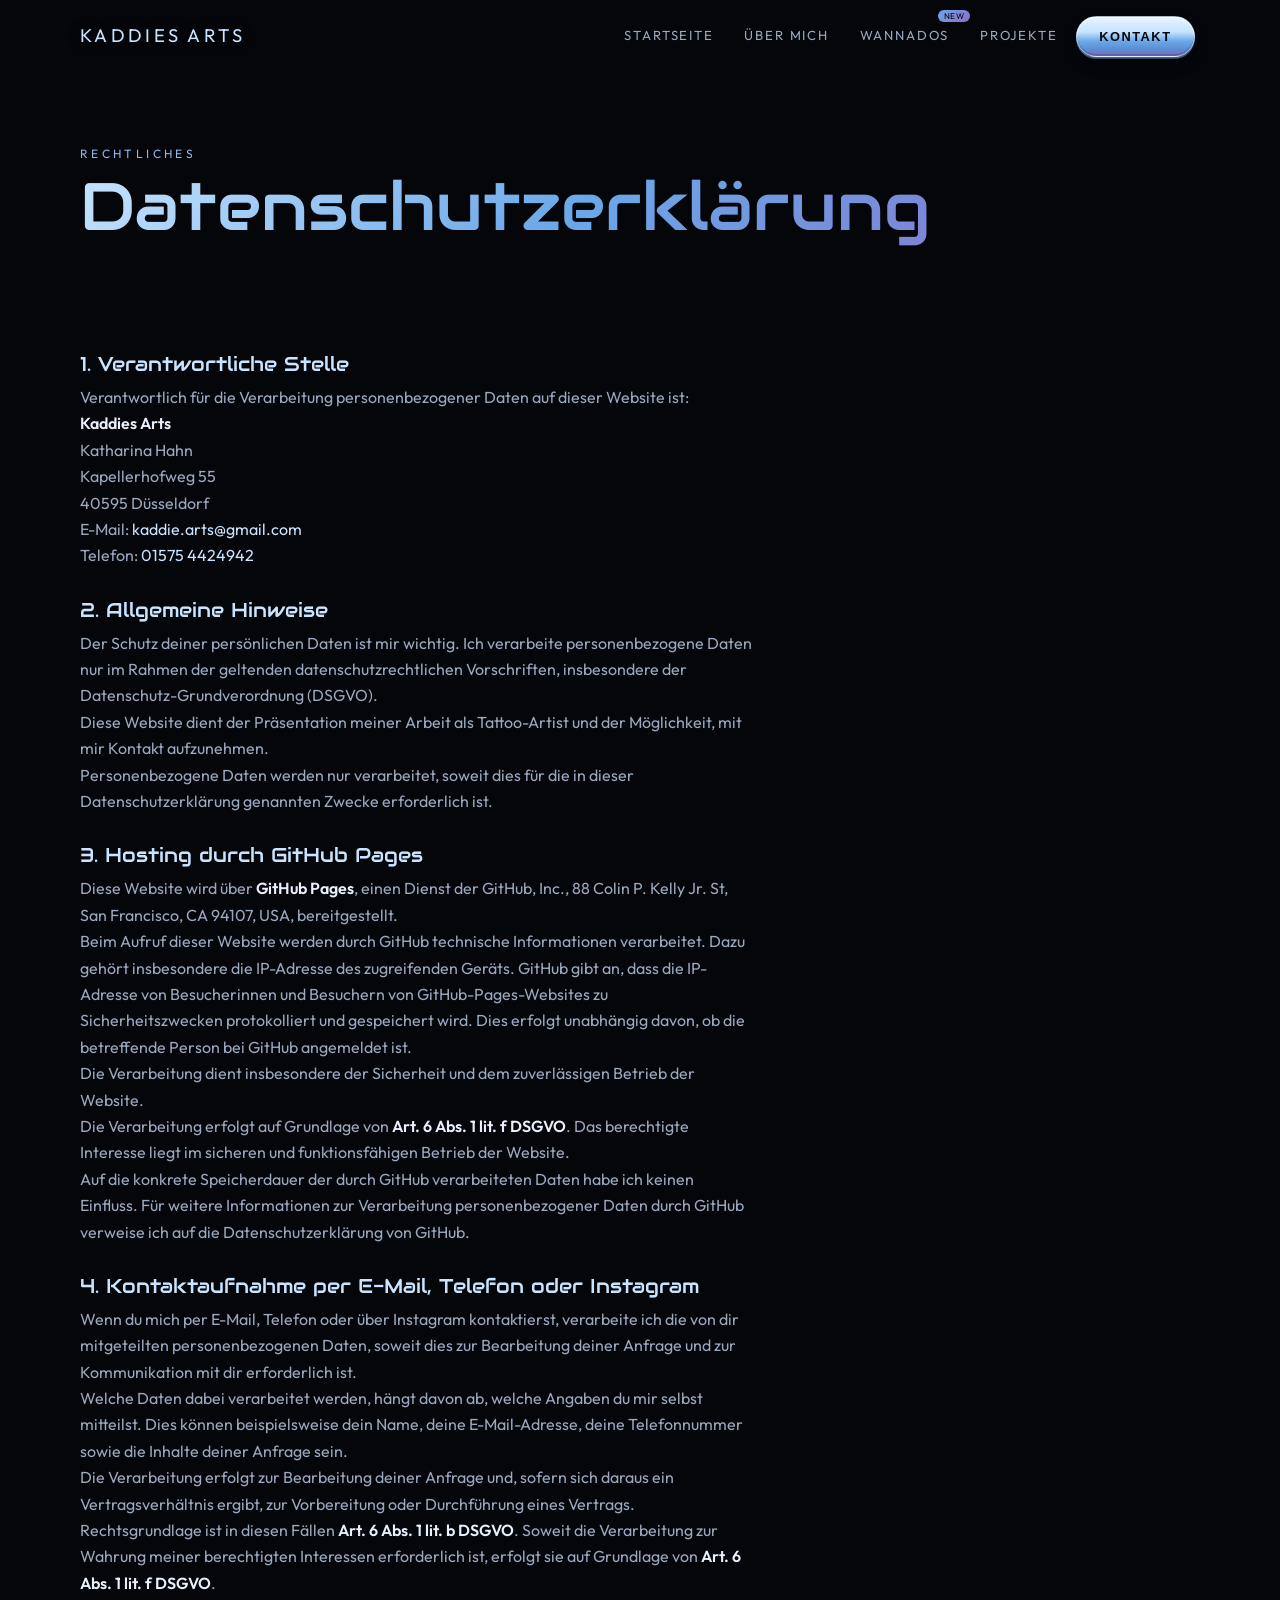
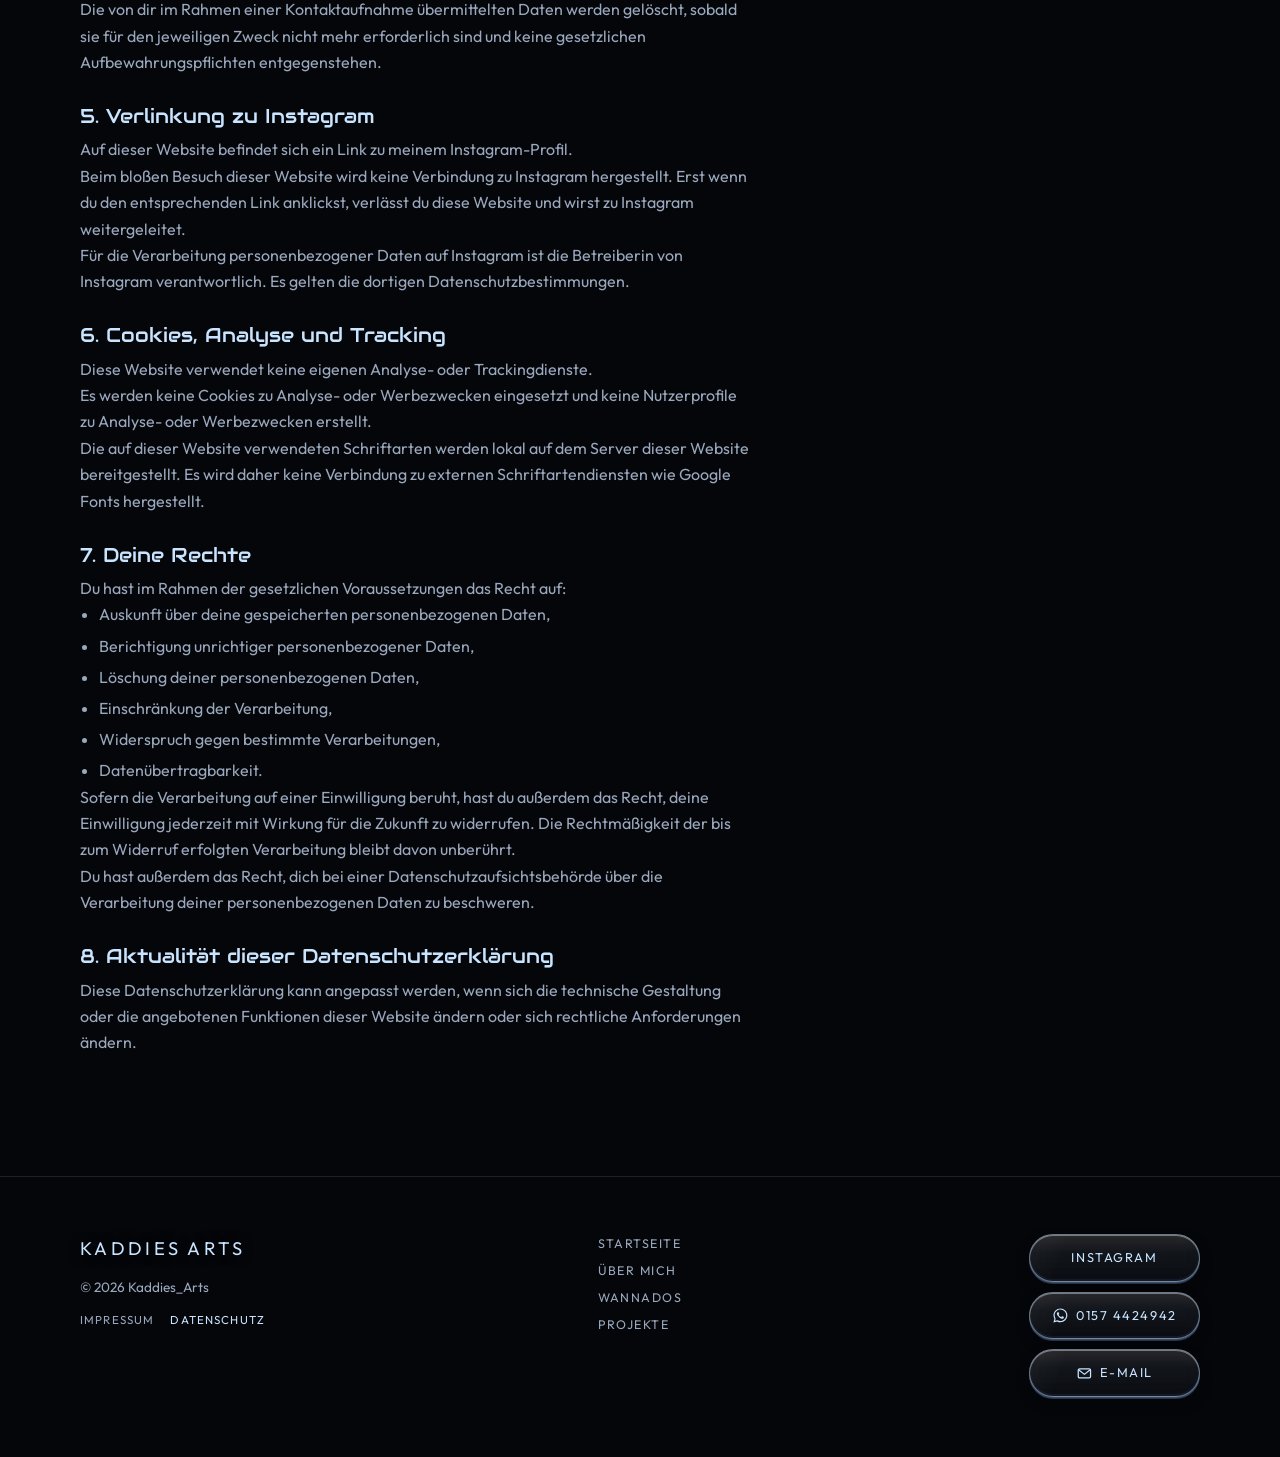
==== commit a37de879: "Startseite in startseite.html umbenennen, damit der Link nicht mehr index heißt. Co-authored-by: Cur" ====
--- a/datenschutz.html
+++ b/datenschutz.html
@@ -9,12 +9,12 @@
   <body>
     <header class="site-header">
       <nav class="nav" aria-label="Hauptnavigation">
-        <a class="logo" href="index.html">Kaddies Arts</a>
+        <a class="logo" href="startseite.html">Kaddies Arts</a>
         <button class="nav-toggle" type="button" aria-expanded="false" aria-controls="nav-links" aria-label="Menü">
           <span class="nav-burger" aria-hidden="true"></span>
         </button>
         <ul class="nav-links" id="nav-links">
-          <li><a href="index.html">Startseite</a></li>
+          <li><a href="startseite.html">Startseite</a></li>
           <li><a href="ueber-mich.html">Über mich</a></li>
           <li><a class="nav-wannado" href="wannados.html">Wannados<span class="nav-new">NEW</span></a></li>
           <li><a href="projekte.html">Projekte</a></li>
@@ -228,7 +228,7 @@
           </nav>
         </div>
         <nav class="footer-nav" aria-label="Fußzeilennavigation">
-          <a href="index.html">Startseite</a>
+          <a href="startseite.html">Startseite</a>
           <a href="ueber-mich.html">Über mich</a>
           <a href="wannados.html">Wannados</a>
           <a href="projekte.html">Projekte</a>
--- a/css/styles.css
+++ b/css/styles.css
@@ -3,17 +3,7 @@
   font-style: normal;
   font-weight: 400;
   font-display: swap;
-  src: url("../fonts/audiowide-latin-ext-400.woff2") format("woff2");
-  unicode-range: U+0100-02BA, U+02BD-02C5, U+02C7-02CC, U+02CE-02D7, U+02DD-02FF, U+0304, U+0308, U+0329, U+1D00-1DBF, U+1E00-1E9F, U+1EF2-1EFF, U+2020, U+20A0-20AB, U+20AD-20C0, U+2113, U+2C60-2C7F, U+A720-A7FF;
-}
-
-@font-face {
-  font-family: "Audiowide";
-  font-style: normal;
-  font-weight: 400;
-  font-display: swap;
-  src: url("../fonts/audiowide-latin-400.woff2") format("woff2");
-  unicode-range: U+0000-00FF, U+0131, U+0152-0153, U+02BB-02BC, U+02C6, U+02DA, U+02DC, U+0304, U+0308, U+0329, U+2000-206F, U+20AC, U+2122, U+2191, U+2193, U+2212, U+2215, U+FEFF, U+FFFD;
+  src: url("../fonts/Audiowide-Regular.woff2") format("woff2");
 }
 
 @font-face {
@@ -21,89 +11,15 @@
   font-style: normal;
   font-weight: 400;
   font-display: swap;
-  src: url("../fonts/give-you-glory-latin-ext-400.woff2") format("woff2");
-  unicode-range: U+0100-02BA, U+02BD-02C5, U+02C7-02CC, U+02CE-02D7, U+02DD-02FF, U+0304, U+0308, U+0329, U+1D00-1DBF, U+1E00-1E9F, U+1EF2-1EFF, U+2020, U+20A0-20AB, U+20AD-20C0, U+2113, U+2C60-2C7F, U+A720-A7FF;
-}
-
-@font-face {
-  font-family: "Give You Glory";
-  font-style: normal;
-  font-weight: 400;
-  font-display: swap;
-  src: url("../fonts/give-you-glory-latin-400.woff2") format("woff2");
-  unicode-range: U+0000-00FF, U+0131, U+0152-0153, U+02BB-02BC, U+02C6, U+02DA, U+02DC, U+0304, U+0308, U+0329, U+2000-206F, U+20AC, U+2122, U+2191, U+2193, U+2212, U+2215, U+FEFF, U+FFFD;
+  src: url("../fonts/GiveYouGlory-Regular.woff2") format("woff2");
 }
 
 @font-face {
   font-family: "Outfit";
   font-style: normal;
-  font-weight: 300;
+  font-weight: 100 900;
   font-display: swap;
-  src: url("../fonts/outfit-latin-ext-300.woff2") format("woff2");
-  unicode-range: U+0100-02BA, U+02BD-02C5, U+02C7-02CC, U+02CE-02D7, U+02DD-02FF, U+0304, U+0308, U+0329, U+1D00-1DBF, U+1E00-1E9F, U+1EF2-1EFF, U+2020, U+20A0-20AB, U+20AD-20C0, U+2113, U+2C60-2C7F, U+A720-A7FF;
-}
-
-@font-face {
-  font-family: "Outfit";
-  font-style: normal;
-  font-weight: 300;
-  font-display: swap;
-  src: url("../fonts/outfit-latin-300.woff2") format("woff2");
-  unicode-range: U+0000-00FF, U+0131, U+0152-0153, U+02BB-02BC, U+02C6, U+02DA, U+02DC, U+0304, U+0308, U+0329, U+2000-206F, U+20AC, U+2122, U+2191, U+2193, U+2212, U+2215, U+FEFF, U+FFFD;
-}
-
-@font-face {
-  font-family: "Outfit";
-  font-style: normal;
-  font-weight: 400;
-  font-display: swap;
-  src: url("../fonts/outfit-latin-ext-400.woff2") format("woff2");
-  unicode-range: U+0100-02BA, U+02BD-02C5, U+02C7-02CC, U+02CE-02D7, U+02DD-02FF, U+0304, U+0308, U+0329, U+1D00-1DBF, U+1E00-1E9F, U+1EF2-1EFF, U+2020, U+20A0-20AB, U+20AD-20C0, U+2113, U+2C60-2C7F, U+A720-A7FF;
-}
-
-@font-face {
-  font-family: "Outfit";
-  font-style: normal;
-  font-weight: 400;
-  font-display: swap;
-  src: url("../fonts/outfit-latin-400.woff2") format("woff2");
-  unicode-range: U+0000-00FF, U+0131, U+0152-0153, U+02BB-02BC, U+02C6, U+02DA, U+02DC, U+0304, U+0308, U+0329, U+2000-206F, U+20AC, U+2122, U+2191, U+2193, U+2212, U+2215, U+FEFF, U+FFFD;
-}
-
-@font-face {
-  font-family: "Outfit";
-  font-style: normal;
-  font-weight: 500;
-  font-display: swap;
-  src: url("../fonts/outfit-latin-ext-500.woff2") format("woff2");
-  unicode-range: U+0100-02BA, U+02BD-02C5, U+02C7-02CC, U+02CE-02D7, U+02DD-02FF, U+0304, U+0308, U+0329, U+1D00-1DBF, U+1E00-1E9F, U+1EF2-1EFF, U+2020, U+20A0-20AB, U+20AD-20C0, U+2113, U+2C60-2C7F, U+A720-A7FF;
-}
-
-@font-face {
-  font-family: "Outfit";
-  font-style: normal;
-  font-weight: 500;
-  font-display: swap;
-  src: url("../fonts/outfit-latin-500.woff2") format("woff2");
-  unicode-range: U+0000-00FF, U+0131, U+0152-0153, U+02BB-02BC, U+02C6, U+02DA, U+02DC, U+0304, U+0308, U+0329, U+2000-206F, U+20AC, U+2122, U+2191, U+2193, U+2212, U+2215, U+FEFF, U+FFFD;
-}
-
-@font-face {
-  font-family: "Outfit";
-  font-style: normal;
-  font-weight: 600;
-  font-display: swap;
-  src: url("../fonts/outfit-latin-ext-600.woff2") format("woff2");
-  unicode-range: U+0100-02BA, U+02BD-02C5, U+02C7-02CC, U+02CE-02D7, U+02DD-02FF, U+0304, U+0308, U+0329, U+1D00-1DBF, U+1E00-1E9F, U+1EF2-1EFF, U+2020, U+20A0-20AB, U+20AD-20C0, U+2113, U+2C60-2C7F, U+A720-A7FF;
-}
-
-@font-face {
-  font-family: "Outfit";
-  font-style: normal;
-  font-weight: 600;
-  font-display: swap;
-  src: url("../fonts/outfit-latin-600.woff2") format("woff2");
-  unicode-range: U+0000-00FF, U+0131, U+0152-0153, U+02BB-02BC, U+02C6, U+02DA, U+02DC, U+0304, U+0308, U+0329, U+2000-206F, U+20AC, U+2122, U+2191, U+2193, U+2212, U+2215, U+FEFF, U+FFFD;
+  src: url("../fonts/Outfit-VariableFont_wght.woff2") format("woff2");
 }
 
 :root {
